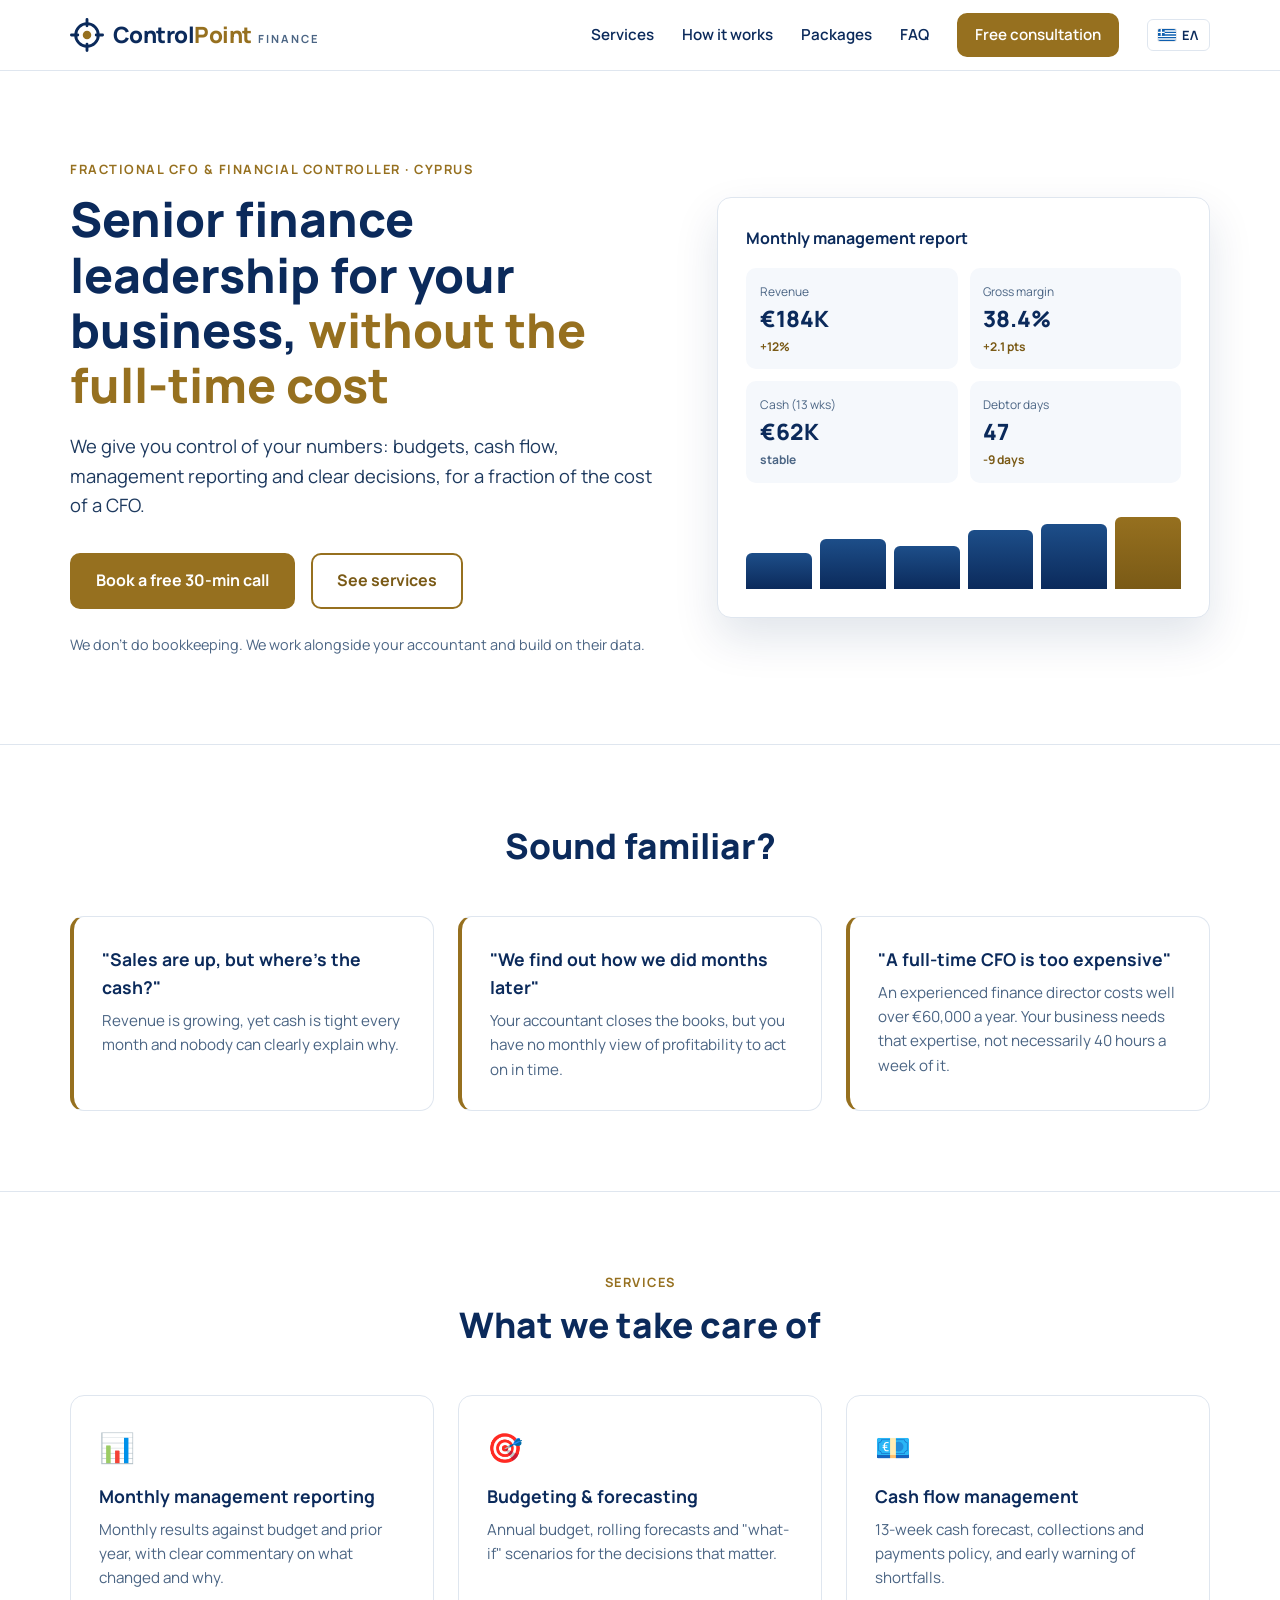
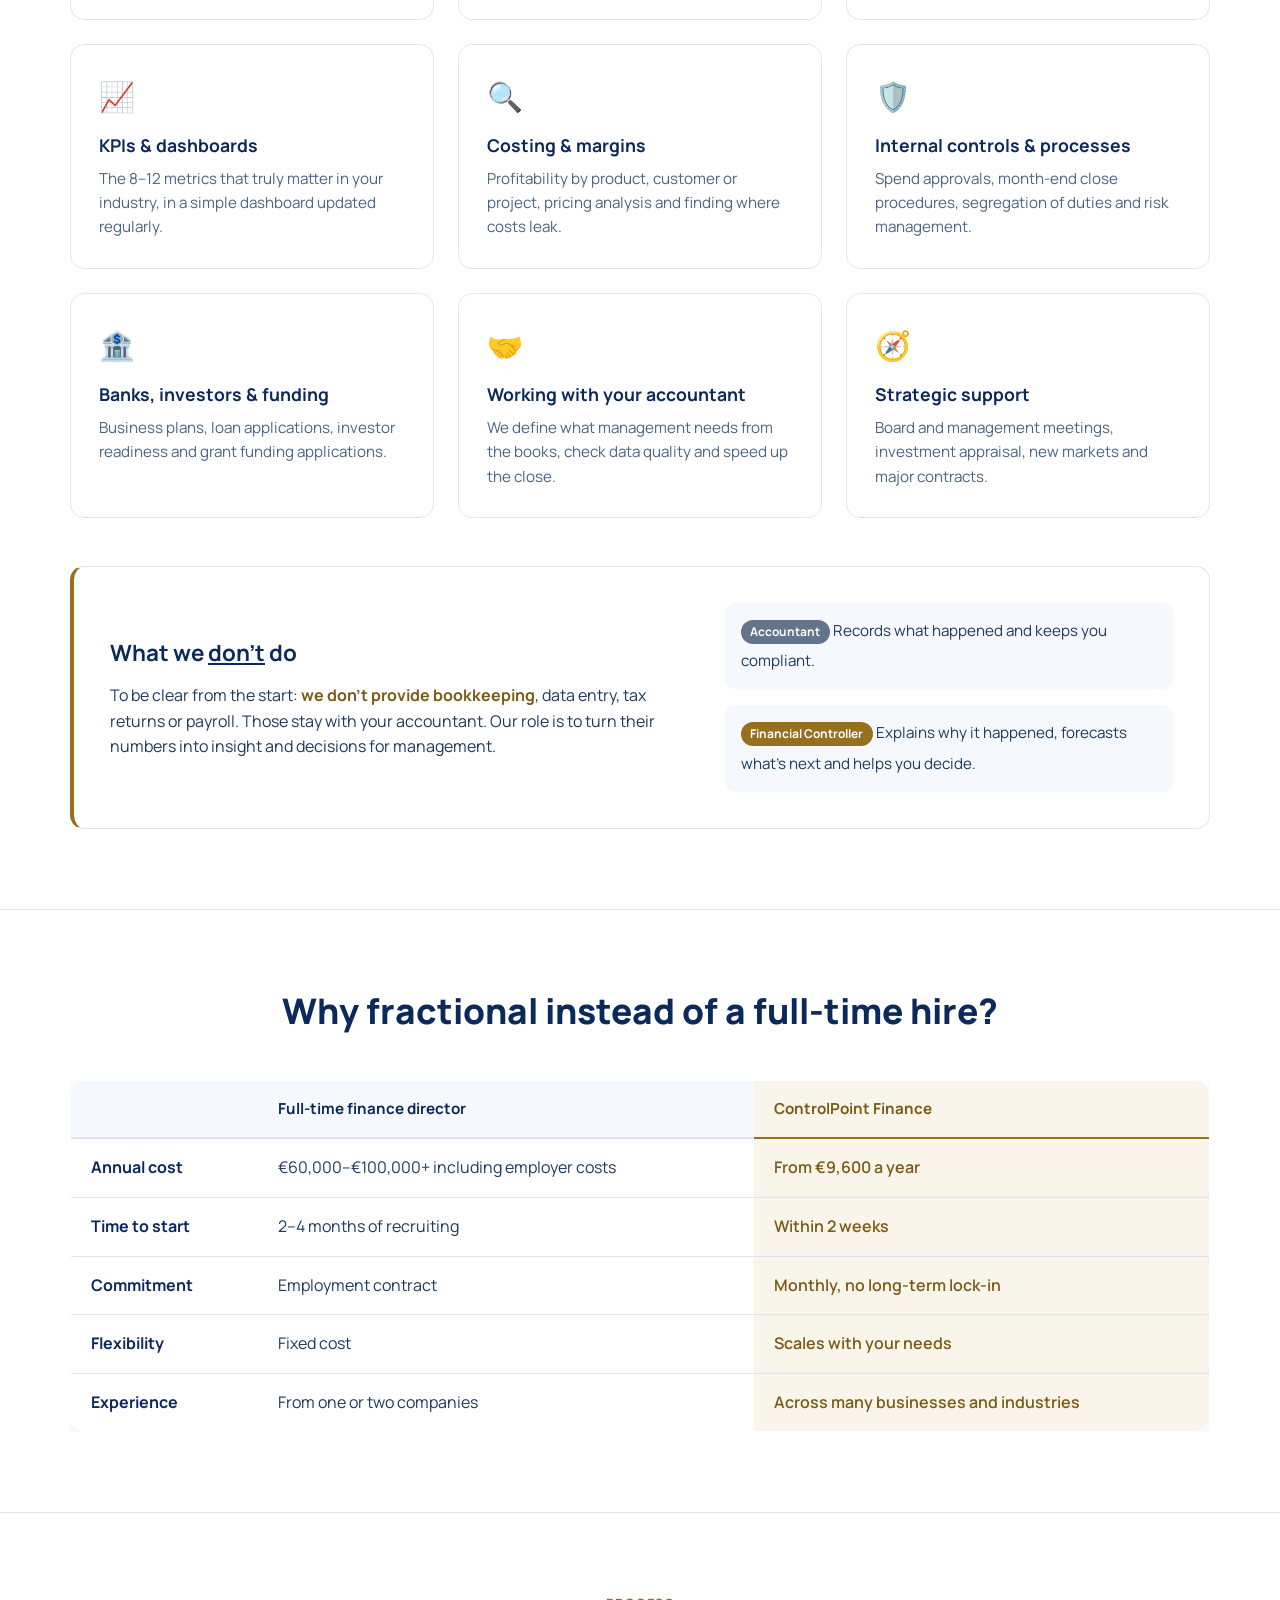
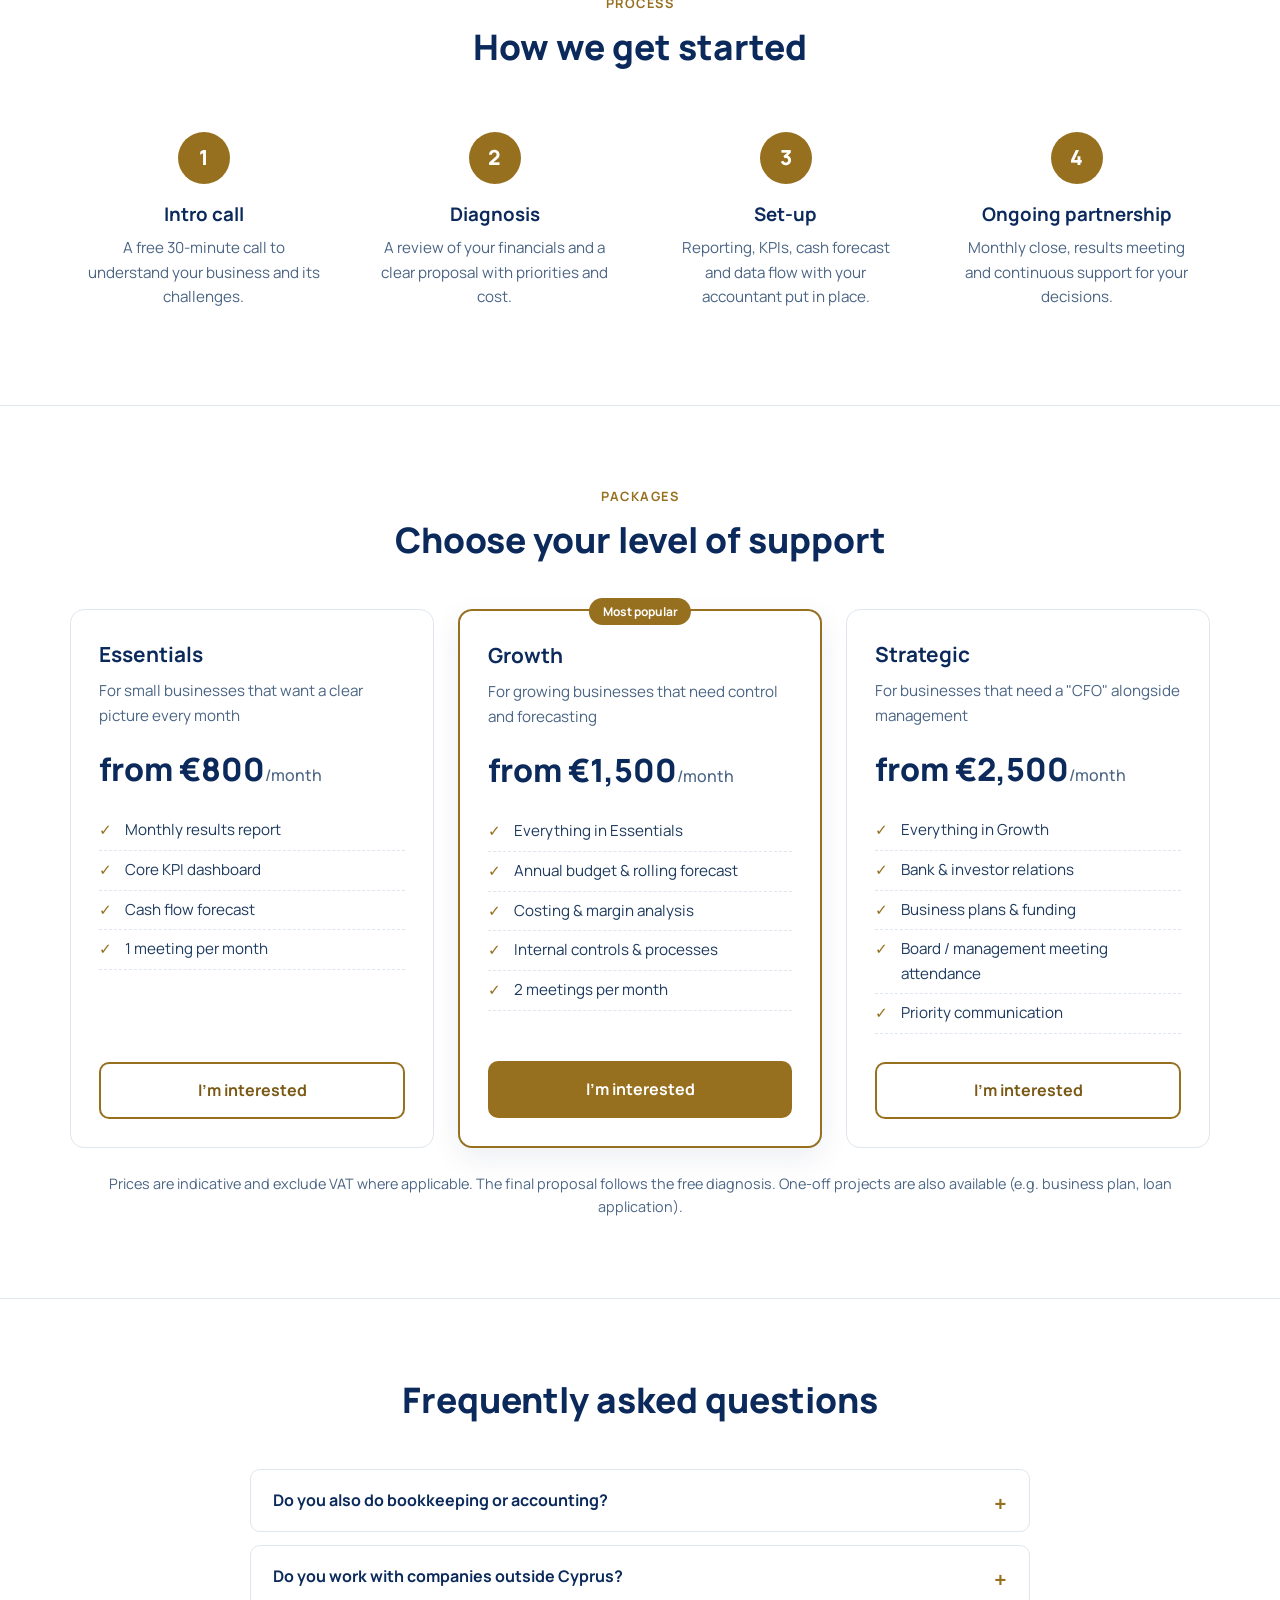
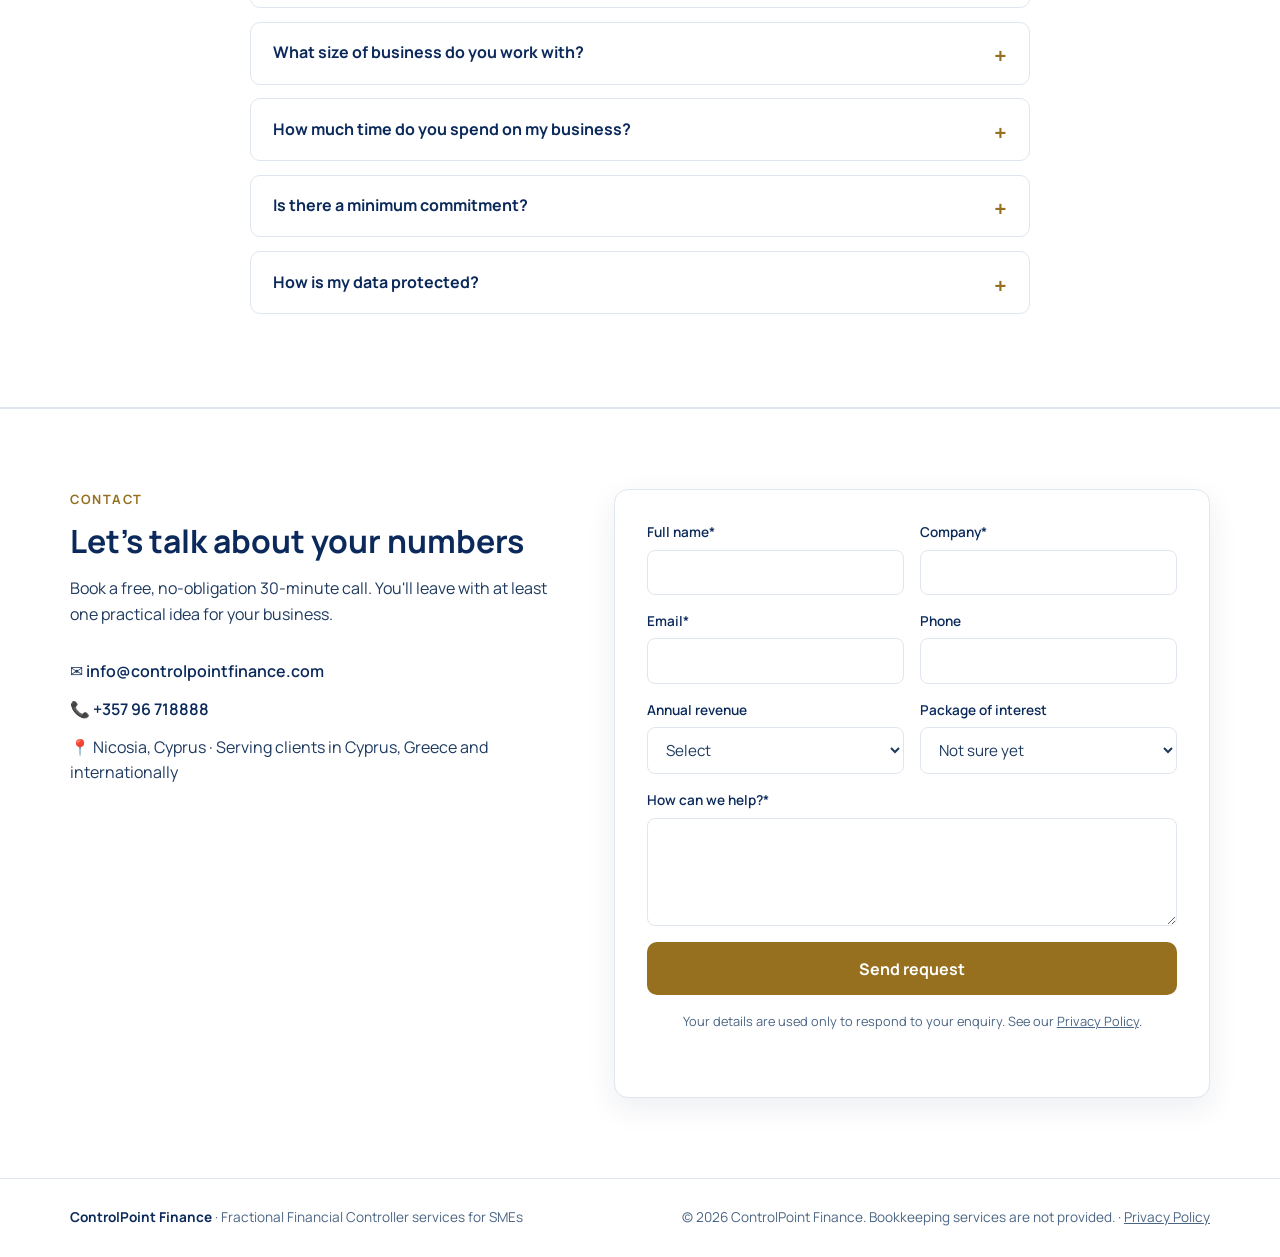
==== en/index.html @ cd568b8d "Add flags to language switch Co-authored-by: Cursor <cursoragent@cursor.com>" ====
<!DOCTYPE html>
<html lang="en">
<head>
  <meta charset="UTF-8" />
  <meta name="viewport" content="width=device-width, initial-scale=1.0" />
  <title>Fractional CFO &amp; Financial Controller in Cyprus | ControlPoint Finance</title>
  <meta name="description" content="Fractional and outsourced CFO and Financial Controller services for SMEs in Cyprus, Greece and Europe. Budgeting, cash flow forecasting, management reporting and KPIs, without a full-time hire." />
  <link rel="icon" type="image/svg+xml" href="../favicon.svg" />
  <link rel="stylesheet" href="../styles.css?v=3" />
  <link rel="alternate" hreflang="el" href="https://controlpointfinance.com/" />
  <link rel="alternate" hreflang="en" href="https://controlpointfinance.com/en/" />
  <link rel="alternate" hreflang="x-default" href="https://controlpointfinance.com/en/" />
  <link rel="canonical" href="https://controlpointfinance.com/en/" />
  <meta property="og:type" content="website" />
  <meta property="og:site_name" content="ControlPoint Finance" />
  <meta property="og:url" content="https://controlpointfinance.com/en/" />
  <meta property="og:title" content="Fractional CFO &amp; Financial Controller in Cyprus | ControlPoint Finance" />
  <meta property="og:description" content="Senior finance leadership for your business, without the full-time cost. Budgeting, cash flow forecasting, management reporting and KPIs." />
  <meta property="og:locale" content="en_GB" />
  <meta property="og:locale:alternate" content="el_GR" />
  <script type="application/ld+json">
  {
    "@context": "https://schema.org",
    "@type": "ProfessionalService",
    "name": "ControlPoint Finance",
    "url": "https://controlpointfinance.com/en/",
    "email": "info@controlpointfinance.com",
    "telephone": "+357 96 718888",
    "description": "Fractional Financial Controller services for SMEs. Bookkeeping services are not provided.",
    "address": { "@type": "PostalAddress", "addressLocality": "Nicosia", "addressCountry": "CY" },
    "areaServed": ["CY", "GR", "GB", "Europe"],
    "availableLanguage": ["en", "el"],
    "priceRange": "€€"
  }
  </script>
</head>
<body>
  <header class="site-header">
    <div class="container header-inner">
      <a href="#top" class="logo" aria-label="ControlPoint Finance">
        <svg class="logo-mark" viewBox="0 0 48 48" aria-hidden="true"><circle cx="24" cy="24" r="16" fill="none" stroke="currentColor" stroke-width="4"/><circle cx="24" cy="24" r="6" fill="#96701f"/><path d="M24 2v9M24 37v9M2 24h9M37 24h9" stroke="currentColor" stroke-width="4" stroke-linecap="round"/></svg>
        <span class="logo-text">Control<span>Point</span><small>Finance</small></span>
      </a>
      <button class="nav-toggle" aria-label="Menu" aria-expanded="false">
        <span></span><span></span><span></span>
      </button>
      <nav class="nav">
        <a href="#services">Services</a>
        <a href="#how">How it works</a>
        <a href="#pricing">Packages</a>
        <a href="#faq">FAQ</a>
        <a href="#contact" class="btn btn-small">Free consultation</a>
        <a href="../" class="lang-switch" hreflang="el" lang="el" title="Ελληνικά"><img src="../flags/gr.svg" alt="" width="15" height="10" />ΕΛ</a>
      </nav>
    </div>
  </header>

  <main id="top">
    <!-- HERO -->
    <section class="hero">
      <div class="container hero-grid">
        <div>
          <p class="eyebrow">Fractional CFO &amp; Financial Controller · Cyprus</p>
          <h1>Senior finance leadership for your business, <span class="accent">without the full-time cost</span></h1>
          <p class="lead">We give you control of your numbers: budgets, cash flow, management reporting and clear decisions, for a fraction of the cost of a CFO.</p>
          <div class="hero-actions">
            <a href="#contact" class="btn">Book a free 30-min call</a>
            <a href="#services" class="btn btn-ghost">See services</a>
          </div>
          <p class="note">We don't do bookkeeping. We work alongside your accountant and build on their data.</p>
        </div>
        <div class="hero-card">
          <h3>Monthly management report</h3>
          <div class="kpi-row">
            <div class="kpi"><span class="kpi-label">Revenue</span><span class="kpi-value">€184K</span><span class="kpi-trend up">+12%</span></div>
            <div class="kpi"><span class="kpi-label">Gross margin</span><span class="kpi-value">38.4%</span><span class="kpi-trend up">+2.1 pts</span></div>
          </div>
          <div class="kpi-row">
            <div class="kpi"><span class="kpi-label">Cash (13 wks)</span><span class="kpi-value">€62K</span><span class="kpi-trend">stable</span></div>
            <div class="kpi"><span class="kpi-label">Debtor days</span><span class="kpi-value">47</span><span class="kpi-trend down">-9 days</span></div>
          </div>
          <div class="bars" aria-hidden="true">
            <span style="height:40%"></span><span style="height:55%"></span><span style="height:48%"></span>
            <span style="height:65%"></span><span style="height:72%"></span><span style="height:80%"></span>
          </div>
        </div>
      </div>
    </section>

    <!-- PROBLEM -->
    <section class="section">
      <div class="container">
        <h2 class="section-title">Sound familiar?</h2>
        <div class="grid grid-3">
          <div class="card problem">
            <h3>"Sales are up, but where's the cash?"</h3>
            <p>Revenue is growing, yet cash is tight every month and nobody can clearly explain why.</p>
          </div>
          <div class="card problem">
            <h3>"We find out how we did months later"</h3>
            <p>Your accountant closes the books, but you have no monthly view of profitability to act on in time.</p>
          </div>
          <div class="card problem">
            <h3>"A full-time CFO is too expensive"</h3>
            <p>An experienced finance director costs well over €60,000 a year. Your business needs that expertise, not necessarily 40 hours a week of it.</p>
          </div>
        </div>
      </div>
    </section>

    <!-- SERVICES -->
    <section class="section section-alt" id="services">
      <div class="container">
        <p class="eyebrow center">Services</p>
        <h2 class="section-title">What we take care of</h2>
        <div class="grid grid-3">
          <div class="card service">
            <div class="icon">📊</div>
            <h3>Monthly management reporting</h3>
            <p>Monthly results against budget and prior year, with clear commentary on what changed and why.</p>
          </div>
          <div class="card service">
            <div class="icon">🎯</div>
            <h3>Budgeting &amp; forecasting</h3>
            <p>Annual budget, rolling forecasts and "what-if" scenarios for the decisions that matter.</p>
          </div>
          <div class="card service">
            <div class="icon">💶</div>
            <h3>Cash flow management</h3>
            <p>13-week cash forecast, collections and payments policy, and early warning of shortfalls.</p>
          </div>
          <div class="card service">
            <div class="icon">📈</div>
            <h3>KPIs &amp; dashboards</h3>
            <p>The 8–12 metrics that truly matter in your industry, in a simple dashboard updated regularly.</p>
          </div>
          <div class="card service">
            <div class="icon">🔍</div>
            <h3>Costing &amp; margins</h3>
            <p>Profitability by product, customer or project, pricing analysis and finding where costs leak.</p>
          </div>
          <div class="card service">
            <div class="icon">🛡️</div>
            <h3>Internal controls &amp; processes</h3>
            <p>Spend approvals, month-end close procedures, segregation of duties and risk management.</p>
          </div>
          <div class="card service">
            <div class="icon">🏦</div>
            <h3>Banks, investors &amp; funding</h3>
            <p>Business plans, loan applications, investor readiness and grant funding applications.</p>
          </div>
          <div class="card service">
            <div class="icon">🤝</div>
            <h3>Working with your accountant</h3>
            <p>We define what management needs from the books, check data quality and speed up the close.</p>
          </div>
          <div class="card service">
            <div class="icon">🧭</div>
            <h3>Strategic support</h3>
            <p>Board and management meetings, investment appraisal, new markets and major contracts.</p>
          </div>
        </div>

        <div class="not-doing">
          <div>
            <h3>What we <u>don't</u> do</h3>
            <p>To be clear from the start: <strong>we don't provide bookkeeping</strong>, data entry, tax returns or payroll. Those stay with your accountant. Our role is to turn their numbers into insight and decisions for management.</p>
          </div>
          <ul class="compare-list">
            <li><span class="tag tag-no">Accountant</span> Records what happened and keeps you compliant.</li>
            <li><span class="tag tag-yes">Financial Controller</span> Explains why it happened, forecasts what's next and helps you decide.</li>
          </ul>
        </div>
      </div>
    </section>

    <!-- COMPARISON -->
    <section class="section">
      <div class="container">
        <h2 class="section-title">Why fractional instead of a full-time hire?</h2>
        <div class="table-wrap">
          <table class="compare">
            <thead>
              <tr><th></th><th>Full-time finance director</th><th class="highlight">ControlPoint Finance</th></tr>
            </thead>
            <tbody>
              <tr><td>Annual cost</td><td>€60,000–€100,000+ including employer costs</td><td class="highlight">From €9,600 a year</td></tr>
              <tr><td>Time to start</td><td>2–4 months of recruiting</td><td class="highlight">Within 2 weeks</td></tr>
              <tr><td>Commitment</td><td>Employment contract</td><td class="highlight">Monthly, no long-term lock-in</td></tr>
              <tr><td>Flexibility</td><td>Fixed cost</td><td class="highlight">Scales with your needs</td></tr>
              <tr><td>Experience</td><td>From one or two companies</td><td class="highlight">Across many businesses and industries</td></tr>
            </tbody>
          </table>
        </div>
      </div>
    </section>

    <!-- HOW -->
    <section class="section section-alt" id="how">
      <div class="container">
        <p class="eyebrow center">Process</p>
        <h2 class="section-title">How we get started</h2>
        <div class="grid grid-4 steps">
          <div class="step"><span class="step-num">1</span><h3>Intro call</h3><p>A free 30-minute call to understand your business and its challenges.</p></div>
          <div class="step"><span class="step-num">2</span><h3>Diagnosis</h3><p>A review of your financials and a clear proposal with priorities and cost.</p></div>
          <div class="step"><span class="step-num">3</span><h3>Set-up</h3><p>Reporting, KPIs, cash forecast and data flow with your accountant put in place.</p></div>
          <div class="step"><span class="step-num">4</span><h3>Ongoing partnership</h3><p>Monthly close, results meeting and continuous support for your decisions.</p></div>
        </div>
      </div>
    </section>

    <!-- PRICING -->
    <section class="section" id="pricing">
      <div class="container">
        <p class="eyebrow center">Packages</p>
        <h2 class="section-title">Choose your level of support</h2>
        <div class="grid grid-3 pricing">
          <div class="card plan">
            <h3>Essentials</h3>
            <p class="plan-for">For small businesses that want a clear picture every month</p>
            <p class="price">from €800<span>/month</span></p>
            <ul>
              <li>Monthly results report</li>
              <li>Core KPI dashboard</li>
              <li>Cash flow forecast</li>
              <li>1 meeting per month</li>
            </ul>
            <a href="#contact" class="btn btn-ghost btn-block" data-plan="Essentials">I'm interested</a>
          </div>
          <div class="card plan featured">
            <span class="badge">Most popular</span>
            <h3>Growth</h3>
            <p class="plan-for">For growing businesses that need control and forecasting</p>
            <p class="price">from €1,500<span>/month</span></p>
            <ul>
              <li>Everything in Essentials</li>
              <li>Annual budget &amp; rolling forecast</li>
              <li>Costing &amp; margin analysis</li>
              <li>Internal controls &amp; processes</li>
              <li>2 meetings per month</li>
            </ul>
            <a href="#contact" class="btn btn-block" data-plan="Growth">I'm interested</a>
          </div>
          <div class="card plan">
            <h3>Strategic</h3>
            <p class="plan-for">For businesses that need a "CFO" alongside management</p>
            <p class="price">from €2,500<span>/month</span></p>
            <ul>
              <li>Everything in Growth</li>
              <li>Bank &amp; investor relations</li>
              <li>Business plans &amp; funding</li>
              <li>Board / management meeting attendance</li>
              <li>Priority communication</li>
            </ul>
            <a href="#contact" class="btn btn-ghost btn-block" data-plan="Strategic">I'm interested</a>
          </div>
        </div>
        <p class="note center">Prices are indicative and exclude VAT where applicable. The final proposal follows the free diagnosis. One-off projects are also available (e.g. business plan, loan application).</p>
      </div>
    </section>

    <!-- FAQ -->
    <section class="section section-alt" id="faq">
      <div class="container narrow">
        <h2 class="section-title">Frequently asked questions</h2>
        <details>
          <summary>Do you also do bookkeeping or accounting?</summary>
          <p>No. We don't do bookkeeping, tax returns or payroll. We work with your existing accountant and use their data to give you management information.</p>
        </details>
        <details>
          <summary>Do you work with companies outside Cyprus?</summary>
          <p>Yes. We're based in Nicosia and work with companies in Cyprus, Greece, the UK and across Europe, in English or Greek. Work is done remotely, with regular video calls and on-site visits when needed.</p>
        </details>
        <details>
          <summary>What size of business do you work with?</summary>
          <p>Mainly businesses with annual revenue between €500,000 and €15 million that have outgrown "watching the bank balance" but don't yet justify a full-time finance director.</p>
        </details>
        <details>
          <summary>How much time do you spend on my business?</summary>
          <p>It depends on the package, typically 1 to 4 days a month. We don't bill by the hour. The fee is a fixed monthly amount so you know the cost in advance.</p>
        </details>
        <details>
          <summary>Is there a minimum commitment?</summary>
          <p>We recommend an initial 3-month period to set up reporting properly. After that, the engagement continues month to month with 30 days' notice.</p>
        </details>
        <details>
          <summary>How is my data protected?</summary>
          <p>We sign a non-disclosure agreement (NDA) from day one, and all data is handled in line with GDPR.</p>
        </details>
      </div>
    </section>

    <!-- CONTACT -->
    <section class="section contact" id="contact">
      <div class="container contact-grid">
        <div>
          <p class="eyebrow">Contact</p>
          <h2>Let's talk about your numbers</h2>
          <p>Book a free, no-obligation 30-minute call. You'll leave with at least one practical idea for your business.</p>
          <ul class="contact-info">
            <li>✉️ <a href="mailto:info@controlpointfinance.com">info@controlpointfinance.com</a></li>
            <li>📞 <a href="tel:+35796718888">+357 96 718888</a></li>
            <li>📍 Nicosia, Cyprus · Serving clients in Cyprus, Greece and internationally</li>
          </ul>
        </div>
        <form class="contact-form" id="contactForm" novalidate>
          <div class="field-row">
            <label>Full name*<input type="text" name="name" required /></label>
            <label>Company*<input type="text" name="company" required /></label>
          </div>
          <div class="field-row">
            <label>Email*<input type="email" name="email" required /></label>
            <label>Phone<input type="tel" name="phone" /></label>
          </div>
          <div class="field-row">
            <label>Annual revenue
              <select name="revenue">
                <option value="">Select</option>
                <option>Up to €500K</option>
                <option>€500K – €2M</option>
                <option>€2M – €5M</option>
                <option>€5M – €15M</option>
                <option>Over €15M</option>
              </select>
            </label>
            <label>Package of interest
              <select name="plan" id="planSelect">
                <option value="">Not sure yet</option>
                <option>Essentials</option>
                <option>Growth</option>
                <option>Strategic</option>
                <option>One-off project</option>
              </select>
            </label>
          </div>
          <label>How can we help?*<textarea name="message" rows="4" required></textarea></label>
          <button type="submit" class="btn btn-block">Send request</button>
          <p class="form-privacy">Your details are used only to respond to your enquiry. See our <a href="privacy.html">Privacy Policy</a>.</p>
          <p class="form-status" id="formStatus" role="status"></p>
        </form>
      </div>
    </section>
  </main>

  <footer class="site-footer">
    <div class="container footer-inner">
      <p><strong>ControlPoint Finance</strong> · Fractional Financial Controller services for SMEs</p>
      <p>© <span id="year"></span> ControlPoint Finance. Bookkeeping services are not provided. · <a href="privacy.html">Privacy Policy</a></p>
    </div>
  </footer>

  <script src="../script.js"></script>
  <script type="module" src="https://static.cloudflareinsights.com/beacon.min.js" data-cf-beacon='{"token": "639869abf9d54f88b8140ca64af5be7c"}'></script>
</body>
</html>
---- styles.css ----
@font-face {
  font-family: "Manrope";
  font-style: normal;
  font-weight: 400 800;
  font-display: swap;
  src: url(fonts/manrope-greek.woff2) format("woff2");
  unicode-range: U+0370-0377, U+037A-037F, U+0384-038A, U+038C, U+038E-03A1, U+03A3-03FF;
}
@font-face {
  font-family: "Manrope";
  font-style: normal;
  font-weight: 400 800;
  font-display: swap;
  src: url(fonts/manrope-latin-ext.woff2) format("woff2");
  unicode-range: U+0100-02BA, U+02BD-02C5, U+02C7-02CC, U+02CE-02D7, U+02DD-02FF, U+0304, U+0308, U+0329, U+1D00-1DBF, U+1E00-1E9F, U+1EF2-1EFF, U+2020, U+20A0-20AB, U+20AD-20C4, U+2113, U+2C60-2C7F, U+A720-A7FF;
}
@font-face {
  font-family: "Manrope";
  font-style: normal;
  font-weight: 400 800;
  font-display: swap;
  src: url(fonts/manrope-latin.woff2) format("woff2");
  unicode-range: U+0000-00FF, U+0131, U+0152-0153, U+02BB-02BC, U+02C6, U+02DA, U+02DC, U+0304, U+0308, U+0329, U+2000-206F, U+20AC, U+2122, U+2191, U+2193, U+2212, U+2215, U+FEFF, U+FFFD;
}

:root {
  --navy: #0b2a5b;
  --navy-2: #1d4e89;
  --accent: #96701f;
  --accent-dark: #7a5a16;
  --accent-tint: #faf5ea;
  --text: #1e3a5f;
  --muted: #4b6584;
  --bg-alt: #f5f8fc;
  --border: #dfe6ef;
  --radius: 14px;
  --shadow: 0 10px 30px rgba(11, 42, 91, 0.08);
}

* { box-sizing: border-box; margin: 0; padding: 0; }

html { scroll-behavior: smooth; scroll-padding-top: 80px; }

body {
  font-family: "Manrope", system-ui, -apple-system, "Segoe UI", sans-serif;
  color: var(--text);
  line-height: 1.6;
  background: #fff;
}

a { color: inherit; text-decoration: none; }

.container { width: min(1140px, 92%); margin: 0 auto; }
.narrow { width: min(780px, 92%); }
.center { text-align: center; }

/* Buttons */
.btn {
  display: inline-block;
  background: var(--accent);
  color: #fff;
  font-weight: 700;
  padding: 0.85rem 1.5rem;
  border-radius: 10px;
  border: 2px solid var(--accent);
  cursor: pointer;
  font-family: inherit;
  font-size: 1rem;
  transition: background 0.2s, transform 0.2s;
}
.btn:hover { background: var(--accent-dark); border-color: var(--accent-dark); transform: translateY(-1px); }
.btn-ghost { background: transparent; color: var(--accent-dark); }
.btn-ghost:hover { background: var(--accent); color: #fff; }
.btn-small { padding: 0.5rem 1rem; font-size: 0.9rem; }
.btn-block { display: block; width: 100%; text-align: center; }

/* Header */
.site-header {
  position: sticky; top: 0; z-index: 50;
  background: rgba(255, 255, 255, 0.95);
  backdrop-filter: blur(8px);
  border-bottom: 1px solid var(--border);
}
.header-inner { display: flex; align-items: center; justify-content: space-between; height: 70px; }
.logo {
  display: inline-flex; align-items: center; gap: 0.55rem;
  font-size: 1.4rem; font-weight: 800; color: var(--navy); letter-spacing: -0.5px;
}
.logo-mark { width: 34px; height: 34px; flex-shrink: 0; }
.logo-text span { color: var(--accent); }
.logo small {
  margin-left: 0.4rem; font-size: 0.7rem; font-weight: 700;
  letter-spacing: 2px; text-transform: uppercase; color: var(--muted);
}
.nav { display: flex; align-items: center; gap: 1.75rem; }
.nav a { font-weight: 600; font-size: 0.95rem; color: var(--navy); }
.nav a:not(.btn):hover { color: var(--accent-dark); }
.nav .btn { color: #fff; }
.nav .lang-switch {
  font-size: 0.8rem; font-weight: 700; letter-spacing: 1px;
  padding: 0.3rem 0.6rem; border: 1px solid var(--border); border-radius: 6px;
  display: inline-flex; align-items: center; gap: 0.4rem;
}
.nav .lang-switch img { height: 12px; width: auto; border-radius: 2px; box-shadow: 0 0 0 1px rgba(0, 0, 0, 0.08); }
.nav .lang-switch:hover { border-color: var(--accent); }

.nav-toggle { display: none; background: none; border: none; cursor: pointer; padding: 6px; }
.nav-toggle span { display: block; width: 24px; height: 2px; background: var(--navy); margin: 5px 0; transition: 0.3s; }

/* Hero */
.hero {
  background: #fff;
  color: var(--navy);
  padding: 5.5rem 0;
  border-bottom: 1px solid var(--border);
}
.hero-grid { display: grid; grid-template-columns: 1.2fr 1fr; gap: 3.5rem; align-items: center; }
.eyebrow {
  text-transform: uppercase; letter-spacing: 1.5px;
  font-size: 0.8rem; font-weight: 700; color: var(--accent);
  margin-bottom: 0.75rem;
}
.hero h1 { font-size: clamp(2rem, 4vw, 3rem); line-height: 1.15; font-weight: 800; margin-bottom: 1.25rem; }
.accent { color: var(--accent); }
.lead { font-size: 1.15rem; color: var(--text); margin-bottom: 2rem; }
.hero-actions { display: flex; flex-wrap: wrap; gap: 1rem; margin-bottom: 1.5rem; }
.note { font-size: 0.9rem; color: var(--muted); }

.hero-card {
  background: #fff; color: var(--text);
  border: 1px solid var(--border);
  border-radius: var(--radius); padding: 1.75rem;
  box-shadow: 0 20px 45px rgba(11, 42, 91, 0.12);
}
.hero-card h3 { font-size: 1rem; color: var(--navy); margin-bottom: 1rem; }
.kpi-row { display: grid; grid-template-columns: 1fr 1fr; gap: 0.75rem; margin-bottom: 0.75rem; }
.kpi { background: var(--bg-alt); border-radius: 10px; padding: 0.85rem; display: flex; flex-direction: column; }
.kpi-label { font-size: 0.75rem; color: var(--muted); }
.kpi-value { font-size: 1.4rem; font-weight: 800; color: var(--navy); }
.kpi-trend { font-size: 0.75rem; font-weight: 700; color: var(--muted); }
.kpi-trend.up, .kpi-trend.down { color: var(--accent-dark); }
.bars { display: flex; align-items: flex-end; gap: 8px; height: 90px; margin-top: 1rem; }
.bars span { flex: 1; background: linear-gradient(to top, var(--navy), var(--navy-2)); border-radius: 6px 6px 0 0; }
.bars span:last-child { background: linear-gradient(to top, var(--accent-dark), var(--accent)); }

/* Sections */
.section { padding: 5rem 0; }
.section-alt { background: #fff; border-top: 1px solid var(--border); border-bottom: 1px solid var(--border); }
.section-title {
  font-size: clamp(1.6rem, 3vw, 2.2rem); font-weight: 800; color: var(--navy);
  text-align: center; margin-bottom: 3rem; line-height: 1.2;
}

.grid { display: grid; gap: 1.5rem; }
.grid-3 { grid-template-columns: repeat(3, 1fr); }
.grid-4 { grid-template-columns: repeat(4, 1fr); }

.card {
  background: #fff; border: 1px solid var(--border);
  border-radius: var(--radius); padding: 1.75rem;
  transition: box-shadow 0.2s, transform 0.2s;
}
.card:hover { box-shadow: var(--shadow); transform: translateY(-3px); }
.card h3 { color: var(--navy); font-size: 1.1rem; margin-bottom: 0.5rem; }
.card p { color: var(--muted); font-size: 0.95rem; }
.problem { border-left: 4px solid var(--accent); }
.icon { font-size: 1.8rem; margin-bottom: 0.75rem; }

/* Not doing */
.not-doing {
  margin-top: 3rem;
  display: grid; grid-template-columns: 1.3fr 1fr; gap: 2rem; align-items: center;
  background: #fff; color: var(--text);
  border: 1px solid var(--border); border-left: 4px solid var(--accent);
  border-radius: var(--radius); padding: 2.25rem;
}
.not-doing h3 { color: var(--navy); font-size: 1.4rem; margin-bottom: 0.75rem; }
.not-doing strong { color: var(--accent-dark); }
.compare-list { list-style: none; display: grid; gap: 1rem; }
.compare-list li { background: var(--bg-alt); padding: 1rem; border-radius: 10px; font-size: 0.95rem; }
.tag { display: inline-block; font-size: 0.75rem; font-weight: 700; padding: 0.15rem 0.6rem; border-radius: 99px; margin-bottom: 0.35rem; }
.tag-no { background: #64748b; color: #fff; }
.tag-yes { background: var(--accent); color: #fff; }

/* Comparison table */
.table-wrap { overflow-x: auto; }
.compare { width: 100%; border-collapse: collapse; background: #fff; border-radius: var(--radius); overflow: hidden; box-shadow: var(--shadow); }
.compare th, .compare td { padding: 1rem 1.25rem; text-align: left; border-bottom: 1px solid var(--border); }
.compare { border: 1px solid var(--border); }
.compare thead th { background: var(--bg-alt); color: var(--navy); font-size: 0.95rem; border-bottom: 2px solid var(--border); }
.compare thead th.highlight { background: var(--accent-tint); color: var(--accent-dark); border-bottom-color: var(--accent); }
.compare td:first-child { font-weight: 700; color: var(--navy); }
.compare td.highlight { background: var(--accent-tint); font-weight: 600; color: var(--accent-dark); }

/* Steps */
.step { text-align: center; padding: 1rem; }
.step-num {
  display: inline-flex; align-items: center; justify-content: center;
  width: 52px; height: 52px; border-radius: 50%;
  background: var(--accent); color: #fff; font-weight: 800; font-size: 1.3rem;
  margin-bottom: 1rem;
}
.step h3 { color: var(--navy); margin-bottom: 0.4rem; }
.step p { color: var(--muted); font-size: 0.95rem; }

/* Pricing */
.pricing { align-items: stretch; margin-bottom: 1.5rem; }
.plan { position: relative; display: flex; flex-direction: column; }
.plan h3 { font-size: 1.3rem; }
.plan-for { min-height: 3em; }
.plan .price { font-size: 2rem; font-weight: 800; color: var(--navy); margin: 1rem 0; }
.price span { font-size: 1rem; font-weight: 500; color: var(--muted); }
.plan ul { list-style: none; margin-bottom: 1.75rem; flex: 1; }
.plan li { padding: 0.45rem 0 0.45rem 1.6rem; position: relative; font-size: 0.95rem; border-bottom: 1px dashed var(--border); }
.plan li::before { content: "✓"; position: absolute; left: 0; color: var(--accent); font-weight: 800; }
.featured { border: 2px solid var(--accent); box-shadow: var(--shadow); }
.badge {
  position: absolute; top: -13px; left: 50%; transform: translateX(-50%);
  background: var(--accent); color: #fff; font-size: 0.75rem; font-weight: 700;
  padding: 0.25rem 0.85rem; border-radius: 99px; white-space: nowrap;
}

/* FAQ */
details {
  background: #fff; border: 1px solid var(--border); border-radius: 10px;
  padding: 1.1rem 1.4rem; margin-bottom: 0.85rem;
}
summary { cursor: pointer; font-weight: 700; color: var(--navy); list-style: none; position: relative; padding-right: 2rem; }
summary::-webkit-details-marker { display: none; }
summary::after { content: "+"; position: absolute; right: 0; top: -2px; font-size: 1.4rem; color: var(--accent); }
details[open] summary::after { content: "−"; }
details p { margin-top: 0.75rem; color: var(--muted); }

/* Contact */
.contact { background: #fff; color: var(--text); border-top: 1px solid var(--border); }
.contact-grid { display: grid; grid-template-columns: 1fr 1.2fr; gap: 3rem; align-items: start; }
.contact h2 { color: var(--navy); font-size: 2rem; line-height: 1.2; margin-bottom: 1rem; }
.contact-info { list-style: none; margin-top: 2rem; display: grid; gap: 0.75rem; }
.contact-info a { color: var(--navy); font-weight: 600; }
.contact-info a:hover { color: var(--accent-dark); }

.contact-form {
  background: #fff; border: 1px solid var(--border); box-shadow: var(--shadow);
  border-radius: var(--radius); padding: 2rem; color: var(--text); display: grid; gap: 1rem;
}
.field-row { display: grid; grid-template-columns: 1fr 1fr; gap: 1rem; }
.contact-form label { display: flex; flex-direction: column; font-size: 0.85rem; font-weight: 600; color: var(--navy); gap: 0.35rem; }
.contact-form input, .contact-form select, .contact-form textarea {
  font-family: inherit; font-size: 0.95rem;
  padding: 0.7rem 0.85rem; border: 1px solid var(--border); border-radius: 8px;
  background: #fff; color: var(--text);
}
.contact-form input:focus, .contact-form select:focus, .contact-form textarea:focus {
  outline: none; border-color: var(--accent); box-shadow: 0 0 0 3px rgba(150, 112, 31, 0.18);
}
.contact-form .invalid { border-color: #ef4444; }
.form-status { font-size: 0.9rem; min-height: 1.2em; }
.form-status.error { color: #dc2626; }
.form-status.success { color: var(--accent-dark); }

/* Legal pages */
.legal h1 { font-size: 2rem; color: var(--navy); margin-bottom: 0.25rem; }
.legal h2 { font-size: 1.25rem; color: var(--navy); margin: 2rem 0 0.6rem; }
.legal h3 { font-size: 1rem; color: var(--navy); margin: 1.1rem 0 0.35rem; }
.legal p, .legal li { color: var(--text); margin-bottom: 0.75rem; }
.legal ul { padding-left: 1.25rem; }
.legal a { color: var(--accent-dark); text-decoration: underline; }
.form-privacy { font-size: 0.8rem; color: var(--muted); text-align: center; }
.form-privacy a { text-decoration: underline; }
.site-footer a { text-decoration: underline; }

/* Footer */
.site-footer { background: #fff; color: var(--muted); border-top: 1px solid var(--border); padding: 1.75rem 0; font-size: 0.85rem; }
.site-footer strong { color: var(--navy); }
.footer-inner { display: flex; justify-content: space-between; flex-wrap: wrap; gap: 0.5rem; }

/* Responsive */
@media (max-width: 960px) {
  .hero-grid, .contact-grid, .not-doing { grid-template-columns: 1fr; }
  .grid-3 { grid-template-columns: repeat(2, 1fr); }
  .grid-4 { grid-template-columns: repeat(2, 1fr); }
  .featured { order: -1; }
}

@media (max-width: 760px) {
  .nav-toggle { display: block; }
  .nav {
    position: absolute; top: 70px; left: 0; right: 0;
    flex-direction: column; gap: 0; background: #fff;
    border-bottom: 1px solid var(--border);
    max-height: 0; overflow: hidden; transition: max-height 0.3s;
  }
  .nav.open { max-height: 400px; }
  .nav.nav-static {
    position: static; flex-direction: row; gap: 1rem;
    max-height: none; overflow: visible; border: 0; background: none;
  }
  .nav.nav-static a { width: auto; padding: 0; }
  .nav a { padding: 1rem; width: 100%; text-align: center; }
  .nav .btn { width: auto; margin: 0.5rem 0 1rem; }
  .grid-3, .grid-4, .field-row { grid-template-columns: 1fr; }
  .hero { padding: 3.5rem 0; }
  .section { padding: 3.5rem 0; }
}
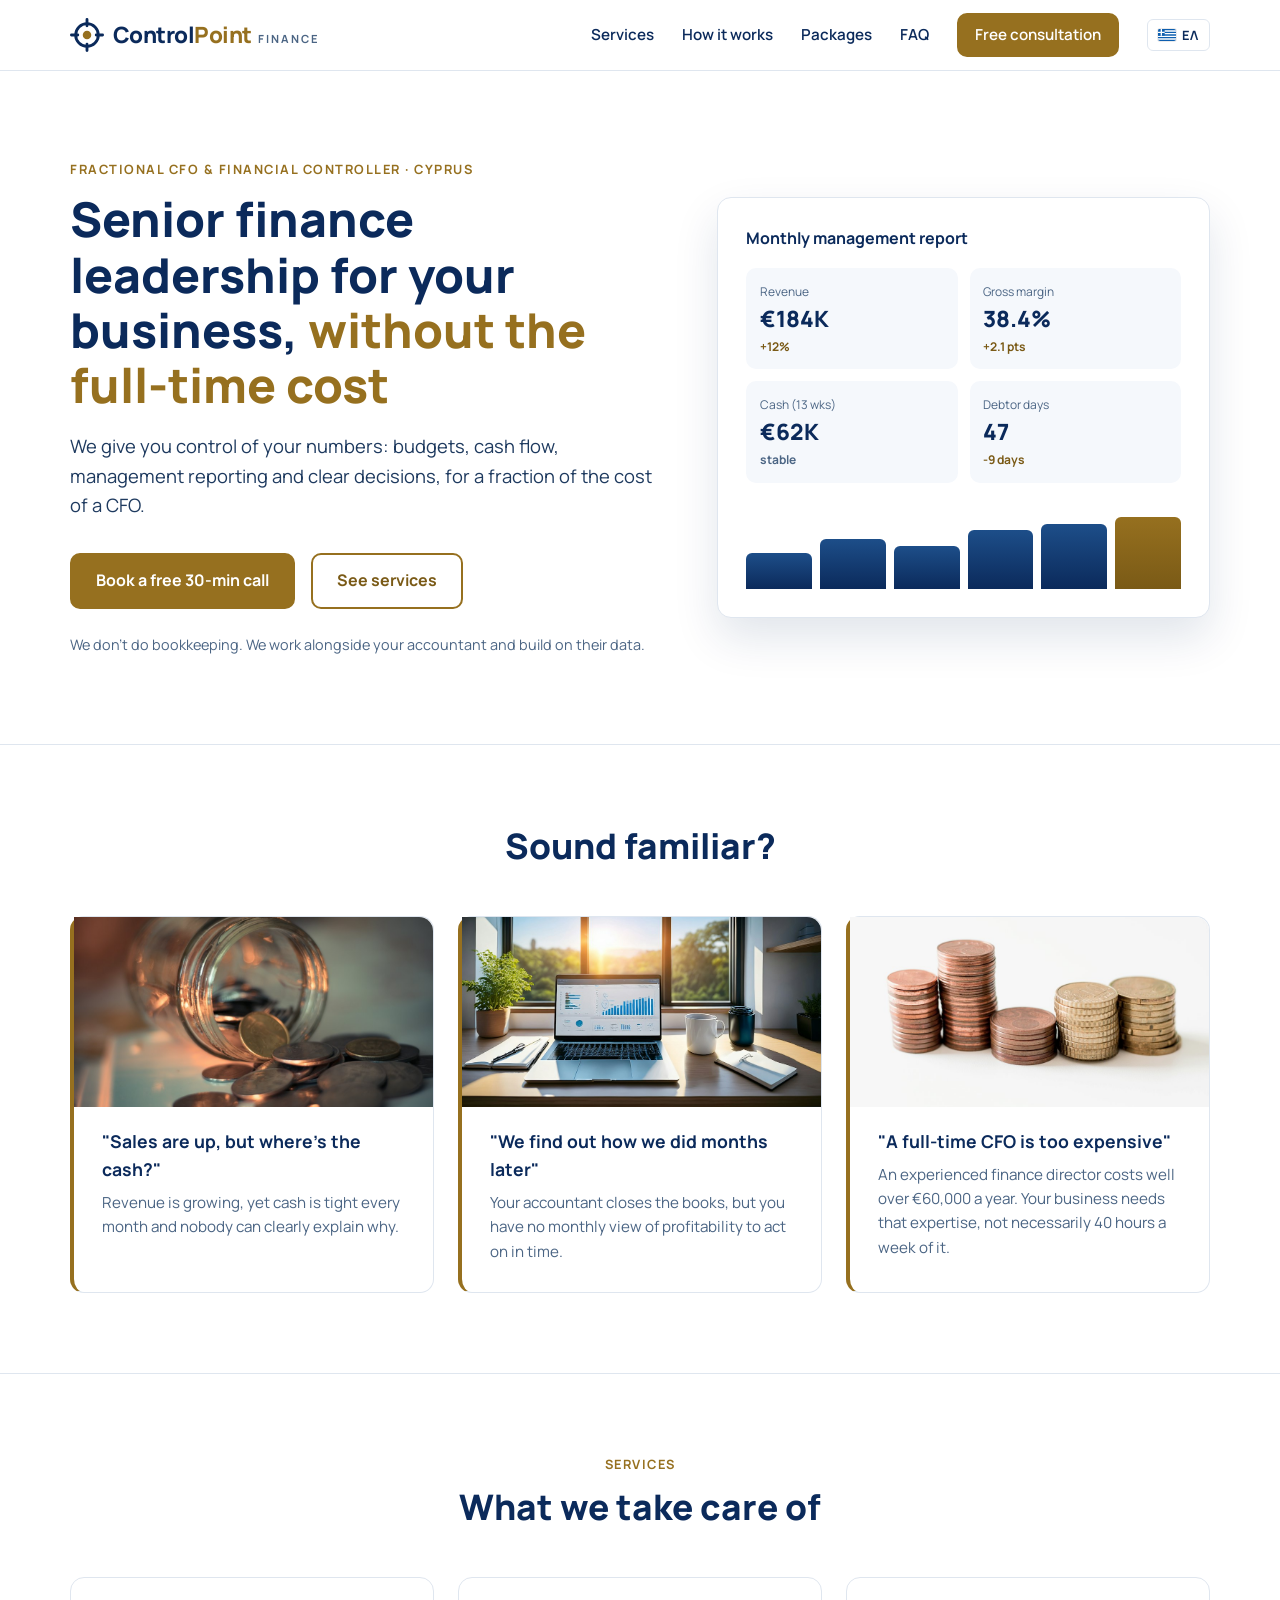
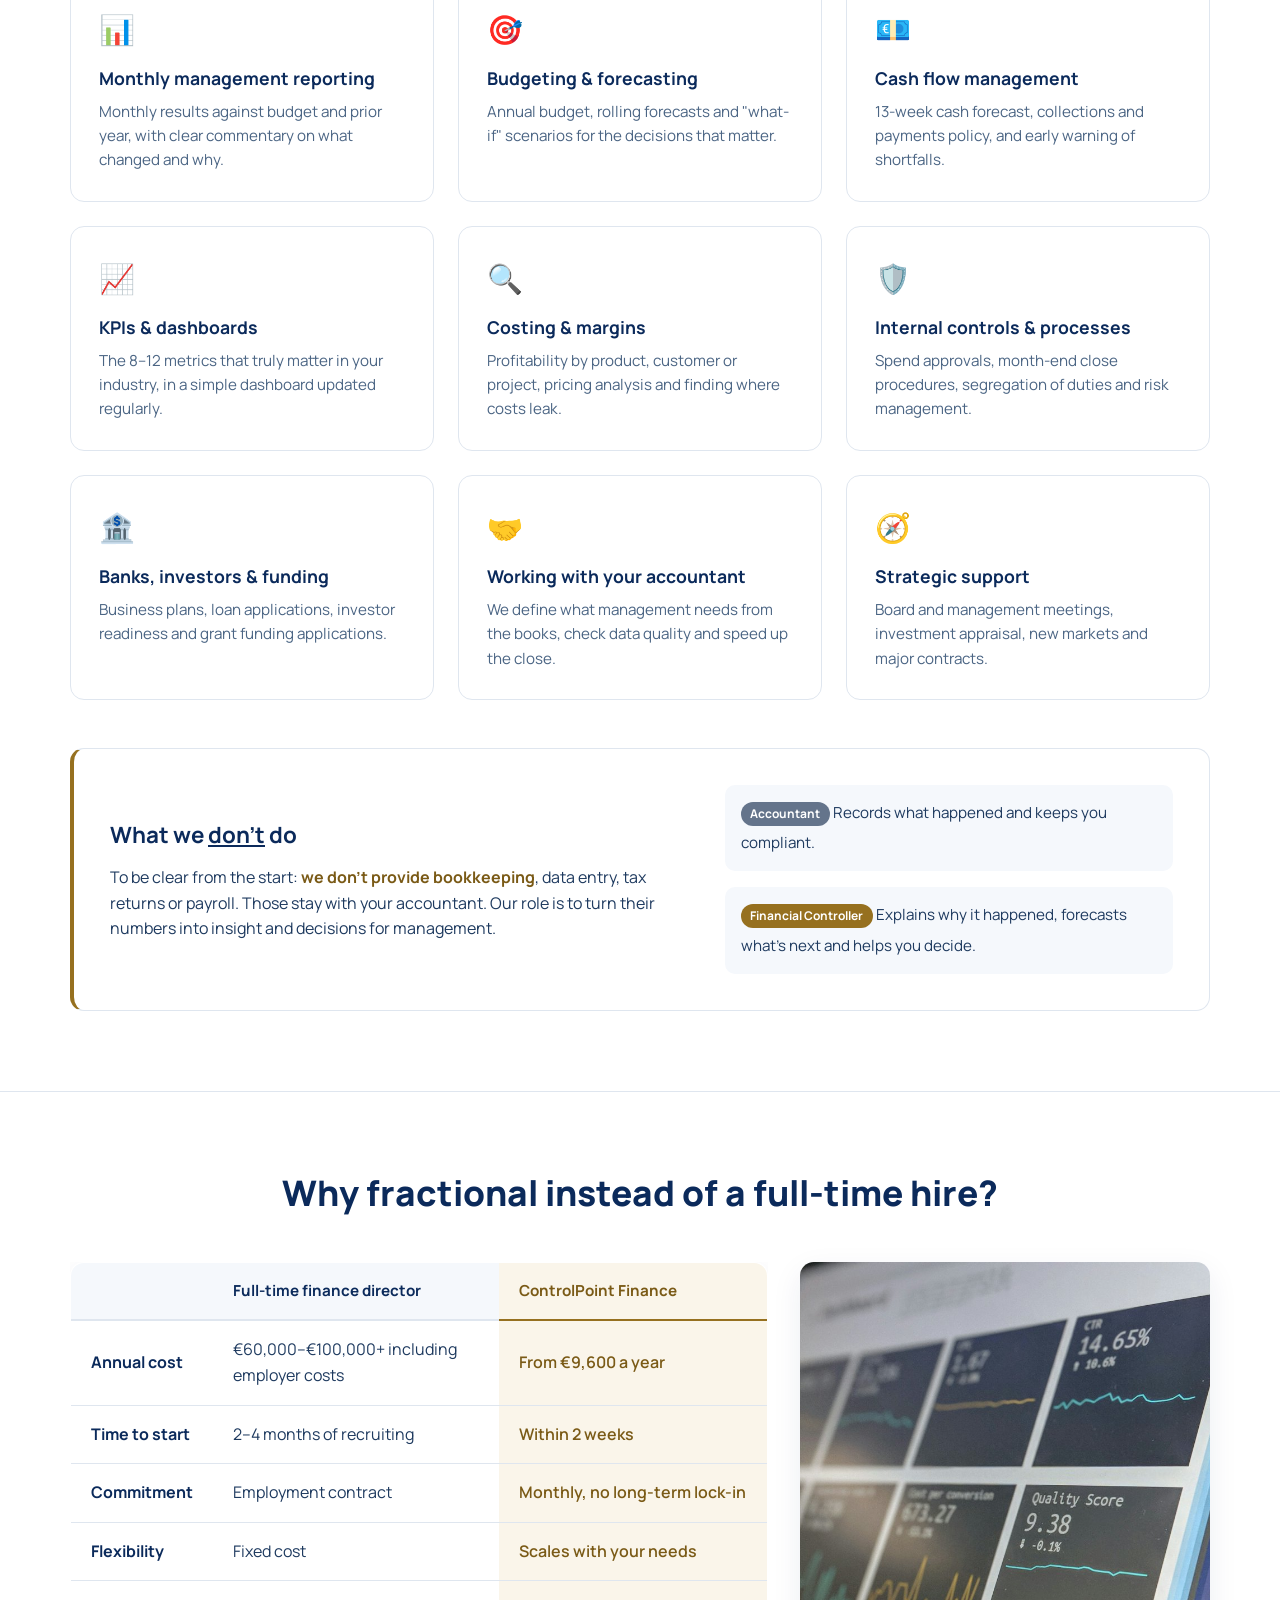
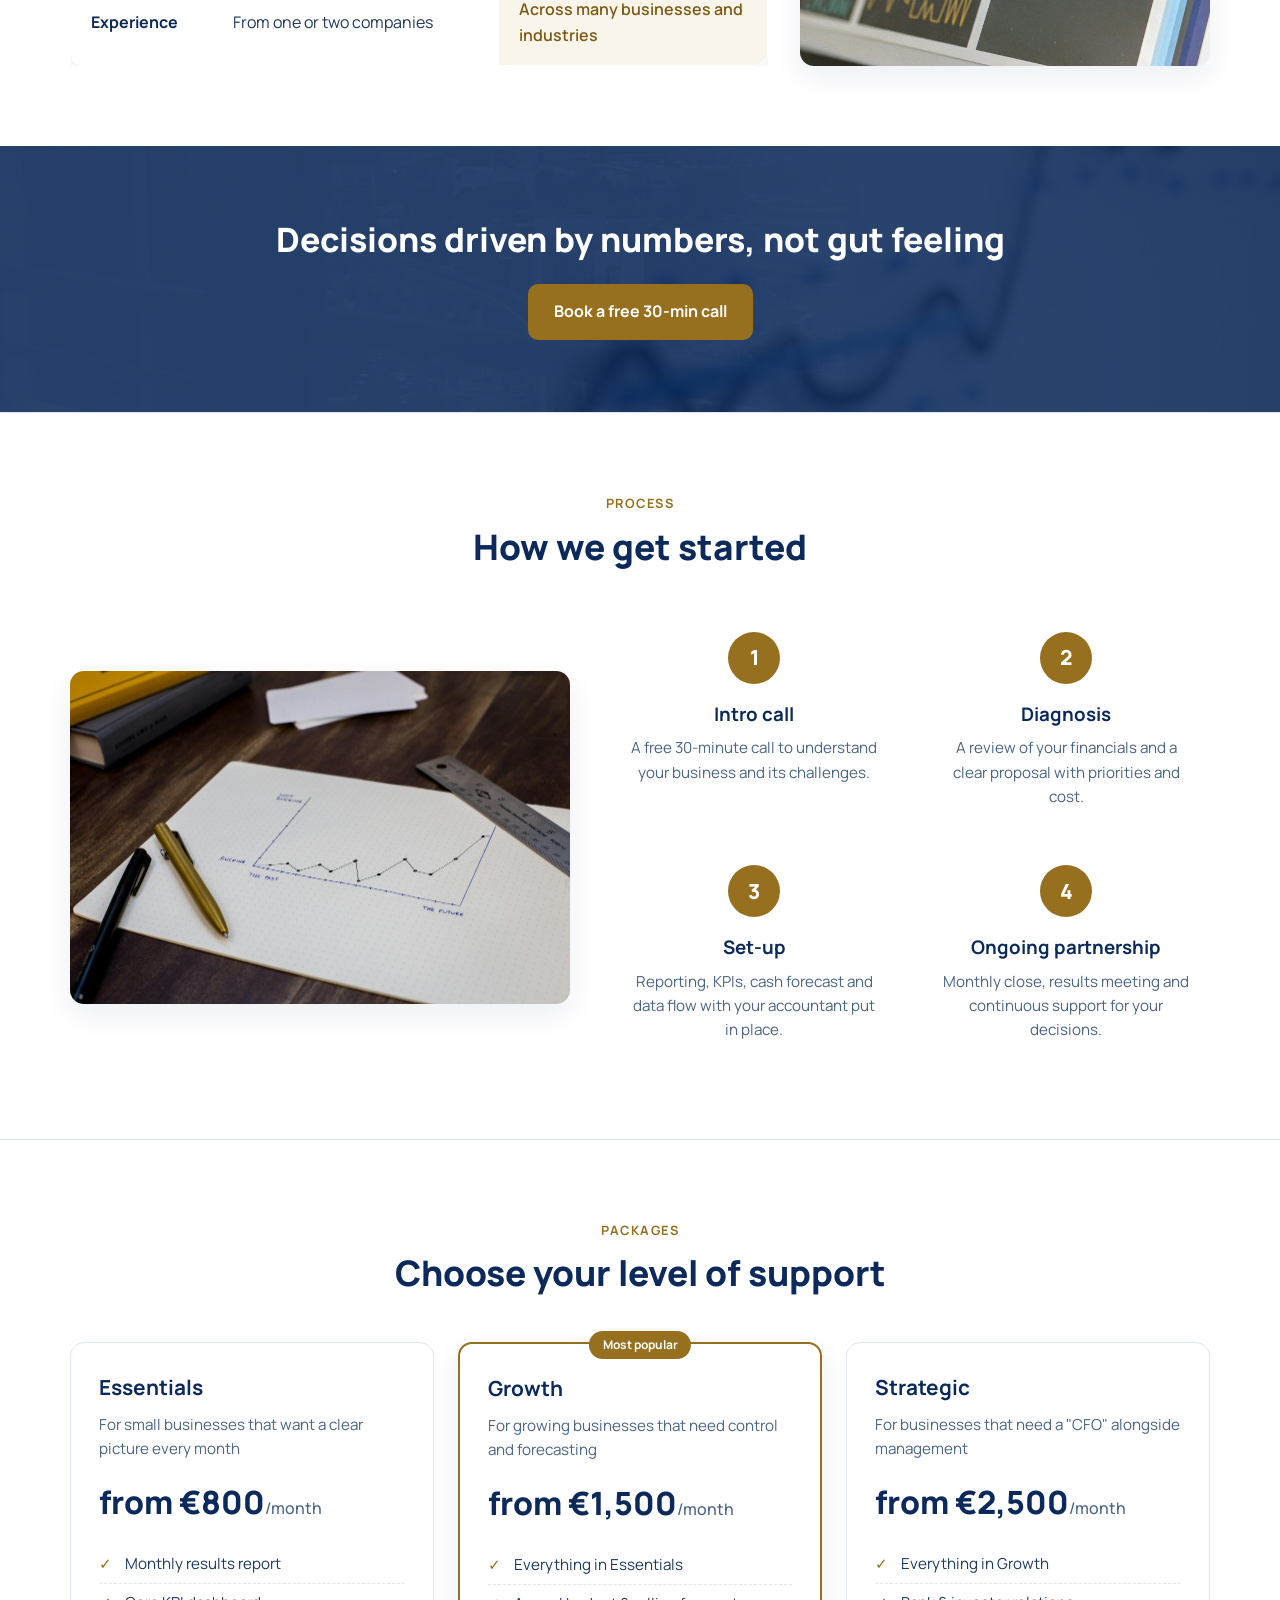
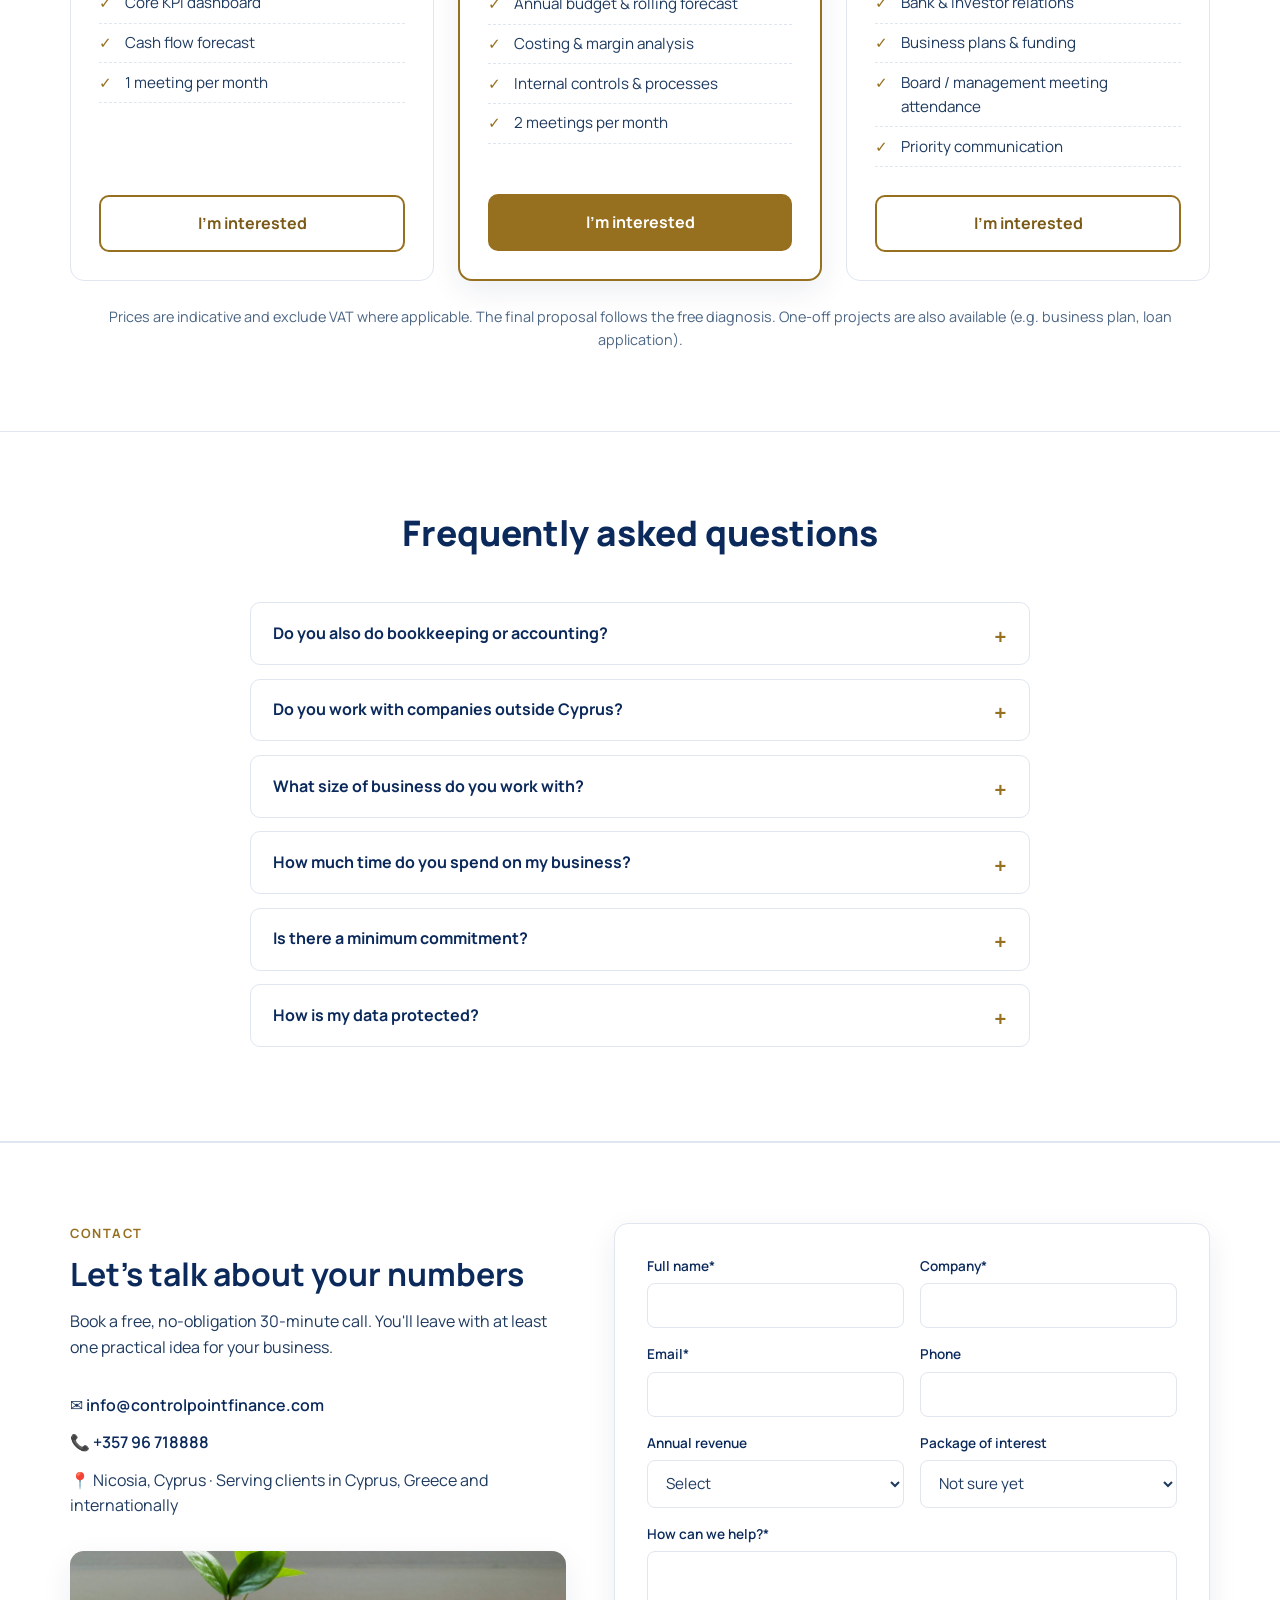
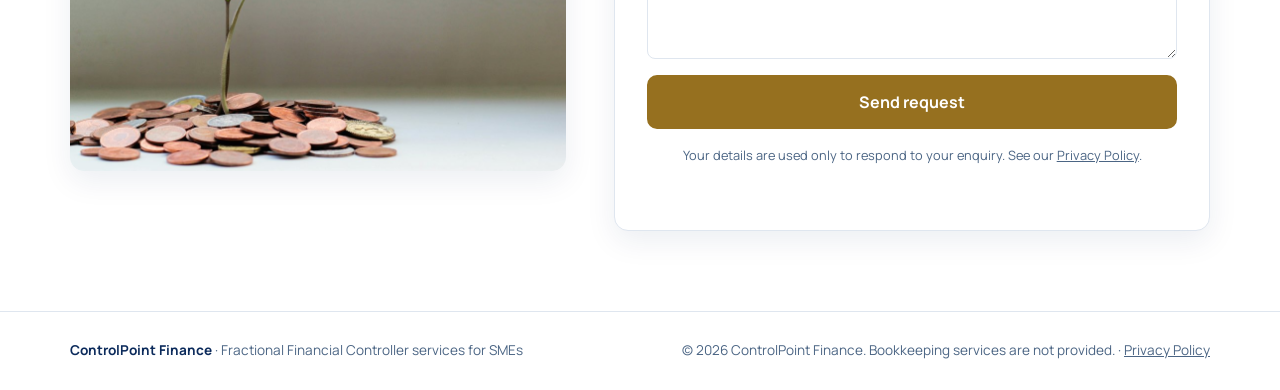
==== commit e1a4cdcd: "Add photos (Unsplash license) to homepage sections Co-authored-by: Cursor <cursoragent@cursor.com>" ====
--- a/en/index.html
+++ b/en/index.html
@@ -6,7 +6,7 @@
   <title>Fractional CFO &amp; Financial Controller in Cyprus | ControlPoint Finance</title>
   <meta name="description" content="Fractional and outsourced CFO and Financial Controller services for SMEs in Cyprus, Greece and Europe. Budgeting, cash flow forecasting, management reporting and KPIs, without a full-time hire." />
   <link rel="icon" type="image/svg+xml" href="../favicon.svg" />
-  <link rel="stylesheet" href="../styles.css?v=3" />
+  <link rel="stylesheet" href="../styles.css?v=4" />
   <link rel="alternate" hreflang="el" href="https://controlpointfinance.com/" />
   <link rel="alternate" hreflang="en" href="https://controlpointfinance.com/en/" />
   <link rel="alternate" hreflang="x-default" href="https://controlpointfinance.com/en/" />
@@ -93,14 +93,17 @@
         <h2 class="section-title">Sound familiar?</h2>
         <div class="grid grid-3">
           <div class="card problem">
+            <img class="card-photo" src="../img/cash-jar.jpg" alt="Tipped-over jar with spilled coins" width="1000" height="667" loading="lazy" />
             <h3>"Sales are up, but where's the cash?"</h3>
             <p>Revenue is growing, yet cash is tight every month and nobody can clearly explain why.</p>
           </div>
           <div class="card problem">
+            <img class="card-photo" src="../img/monthly-chart.jpg" alt="Laptop showing management report charts" width="1000" height="563" loading="lazy" />
             <h3>"We find out how we did months later"</h3>
             <p>Your accountant closes the books, but you have no monthly view of profitability to act on in time.</p>
           </div>
           <div class="card problem">
+            <img class="card-photo" src="../img/coins-market.jpg" alt="Stacks of coins" width="1000" height="667" loading="lazy" />
             <h3>"A full-time CFO is too expensive"</h3>
             <p>An experienced finance director costs well over €60,000 a year. Your business needs that expertise, not necessarily 40 hours a week of it.</p>
           </div>
@@ -178,6 +181,7 @@
     <section class="section">
       <div class="container">
         <h2 class="section-title">Why fractional instead of a full-time hire?</h2>
+        <div class="split">
         <div class="table-wrap">
           <table class="compare">
             <thead>
@@ -192,6 +196,16 @@
             </tbody>
           </table>
         </div>
+        <img class="side-photo" src="../img/strategy-chart.jpg" alt="Screen with financial KPIs" width="1000" height="720" loading="lazy" />
+        </div>
+      </div>
+    </section>
+
+    <!-- CTA BAND -->
+    <section class="photo-band">
+      <div class="container">
+        <h2>Decisions driven by numbers, not gut feeling</h2>
+        <a href="#contact" class="btn">Book a free 30-min call</a>
       </div>
     </section>
 
@@ -200,11 +214,14 @@
       <div class="container">
         <p class="eyebrow center">Process</p>
         <h2 class="section-title">How we get started</h2>
-        <div class="grid grid-4 steps">
+        <div class="how-grid">
+        <img class="side-photo" src="../img/growth-steps.jpg" alt="Planning with a chart, pen and ruler" width="1000" height="667" loading="lazy" />
+        <div class="grid grid-2 steps">
           <div class="step"><span class="step-num">1</span><h3>Intro call</h3><p>A free 30-minute call to understand your business and its challenges.</p></div>
           <div class="step"><span class="step-num">2</span><h3>Diagnosis</h3><p>A review of your financials and a clear proposal with priorities and cost.</p></div>
           <div class="step"><span class="step-num">3</span><h3>Set-up</h3><p>Reporting, KPIs, cash forecast and data flow with your accountant put in place.</p></div>
           <div class="step"><span class="step-num">4</span><h3>Ongoing partnership</h3><p>Monthly close, results meeting and continuous support for your decisions.</p></div>
+        </div>
         </div>
       </div>
     </section>
@@ -302,6 +319,7 @@
             <li>📞 <a href="tel:+35796718888">+357 96 718888</a></li>
             <li>📍 Nicosia, Cyprus · Serving clients in Cyprus, Greece and internationally</li>
           </ul>
+          <img class="side-photo contact-photo" src="../img/growth-plant.jpg" alt="A plant growing out of coins" width="1000" height="667" loading="lazy" />
         </div>
         <form class="contact-form" id="contactForm" novalidate>
           <div class="field-row">
--- a/styles.css
+++ b/styles.css
@@ -164,6 +164,27 @@
 .card h3 { color: var(--navy); font-size: 1.1rem; margin-bottom: 0.5rem; }
 .card p { color: var(--muted); font-size: 0.95rem; }
 .problem { border-left: 4px solid var(--accent); }
+.card-photo {
+  display: block; width: calc(100% + 3.5rem); max-width: none; height: 190px; object-fit: cover;
+  margin: -1.75rem -1.75rem 1.25rem; border-radius: var(--radius) var(--radius) 0 0;
+}
+.problem .card-photo { border-top-left-radius: 0; }
+
+.side-photo {
+  display: block; width: 100%; height: 100%; min-height: 280px; object-fit: cover;
+  border-radius: var(--radius); box-shadow: var(--shadow);
+}
+.split { display: grid; grid-template-columns: 1.7fr 1fr; gap: 2rem; align-items: stretch; }
+.how-grid { display: grid; grid-template-columns: 1fr 1.2fr; gap: 2.5rem; align-items: center; }
+.how-grid .side-photo { height: auto; aspect-ratio: 3 / 2; }
+.grid-2 { grid-template-columns: repeat(2, 1fr); }
+.contact-photo { height: 220px; min-height: 0; margin-top: 2rem; object-position: center 75%; }
+
+.photo-band {
+  padding: 4.5rem 0; text-align: center; color: #fff;
+  background: linear-gradient(rgba(11, 42, 91, 0.86), rgba(11, 42, 91, 0.86)), url(img/growth-band.jpg) center / cover;
+}
+.photo-band h2 { font-size: clamp(1.5rem, 3vw, 2.1rem); font-weight: 800; line-height: 1.25; margin-bottom: 1.5rem; }
 .icon { font-size: 1.8rem; margin-bottom: 0.75rem; }
 
 /* Not doing */
@@ -276,7 +297,8 @@
 
 /* Responsive */
 @media (max-width: 960px) {
-  .hero-grid, .contact-grid, .not-doing { grid-template-columns: 1fr; }
+  .hero-grid, .contact-grid, .not-doing, .split, .how-grid { grid-template-columns: 1fr; }
+  .split .side-photo { height: 240px; min-height: 0; }
   .grid-3 { grid-template-columns: repeat(2, 1fr); }
   .grid-4 { grid-template-columns: repeat(2, 1fr); }
   .featured { order: -1; }
@@ -298,7 +320,7 @@
   .nav.nav-static a { width: auto; padding: 0; }
   .nav a { padding: 1rem; width: 100%; text-align: center; }
   .nav .btn { width: auto; margin: 0.5rem 0 1rem; }
-  .grid-3, .grid-4, .field-row { grid-template-columns: 1fr; }
+  .grid-2, .grid-3, .grid-4, .field-row { grid-template-columns: 1fr; }
   .hero { padding: 3.5rem 0; }
   .section { padding: 3.5rem 0; }
 }
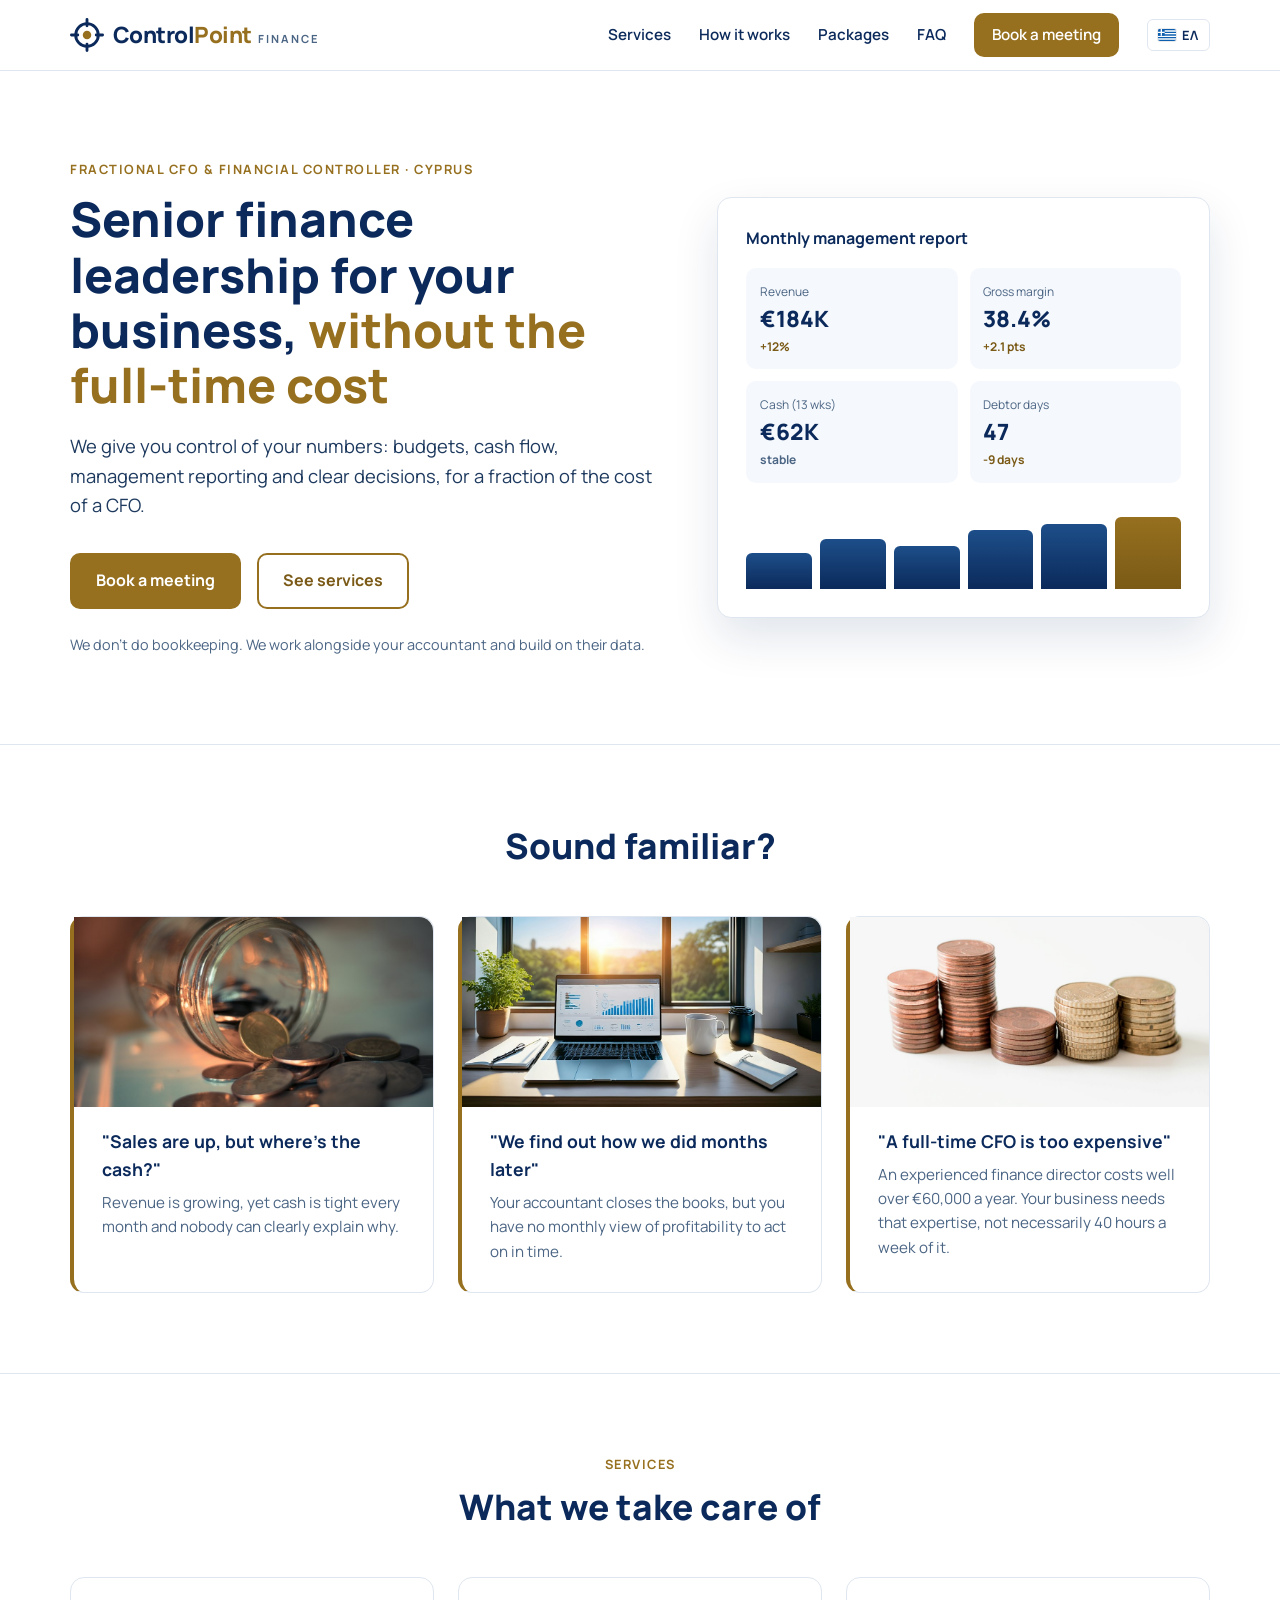
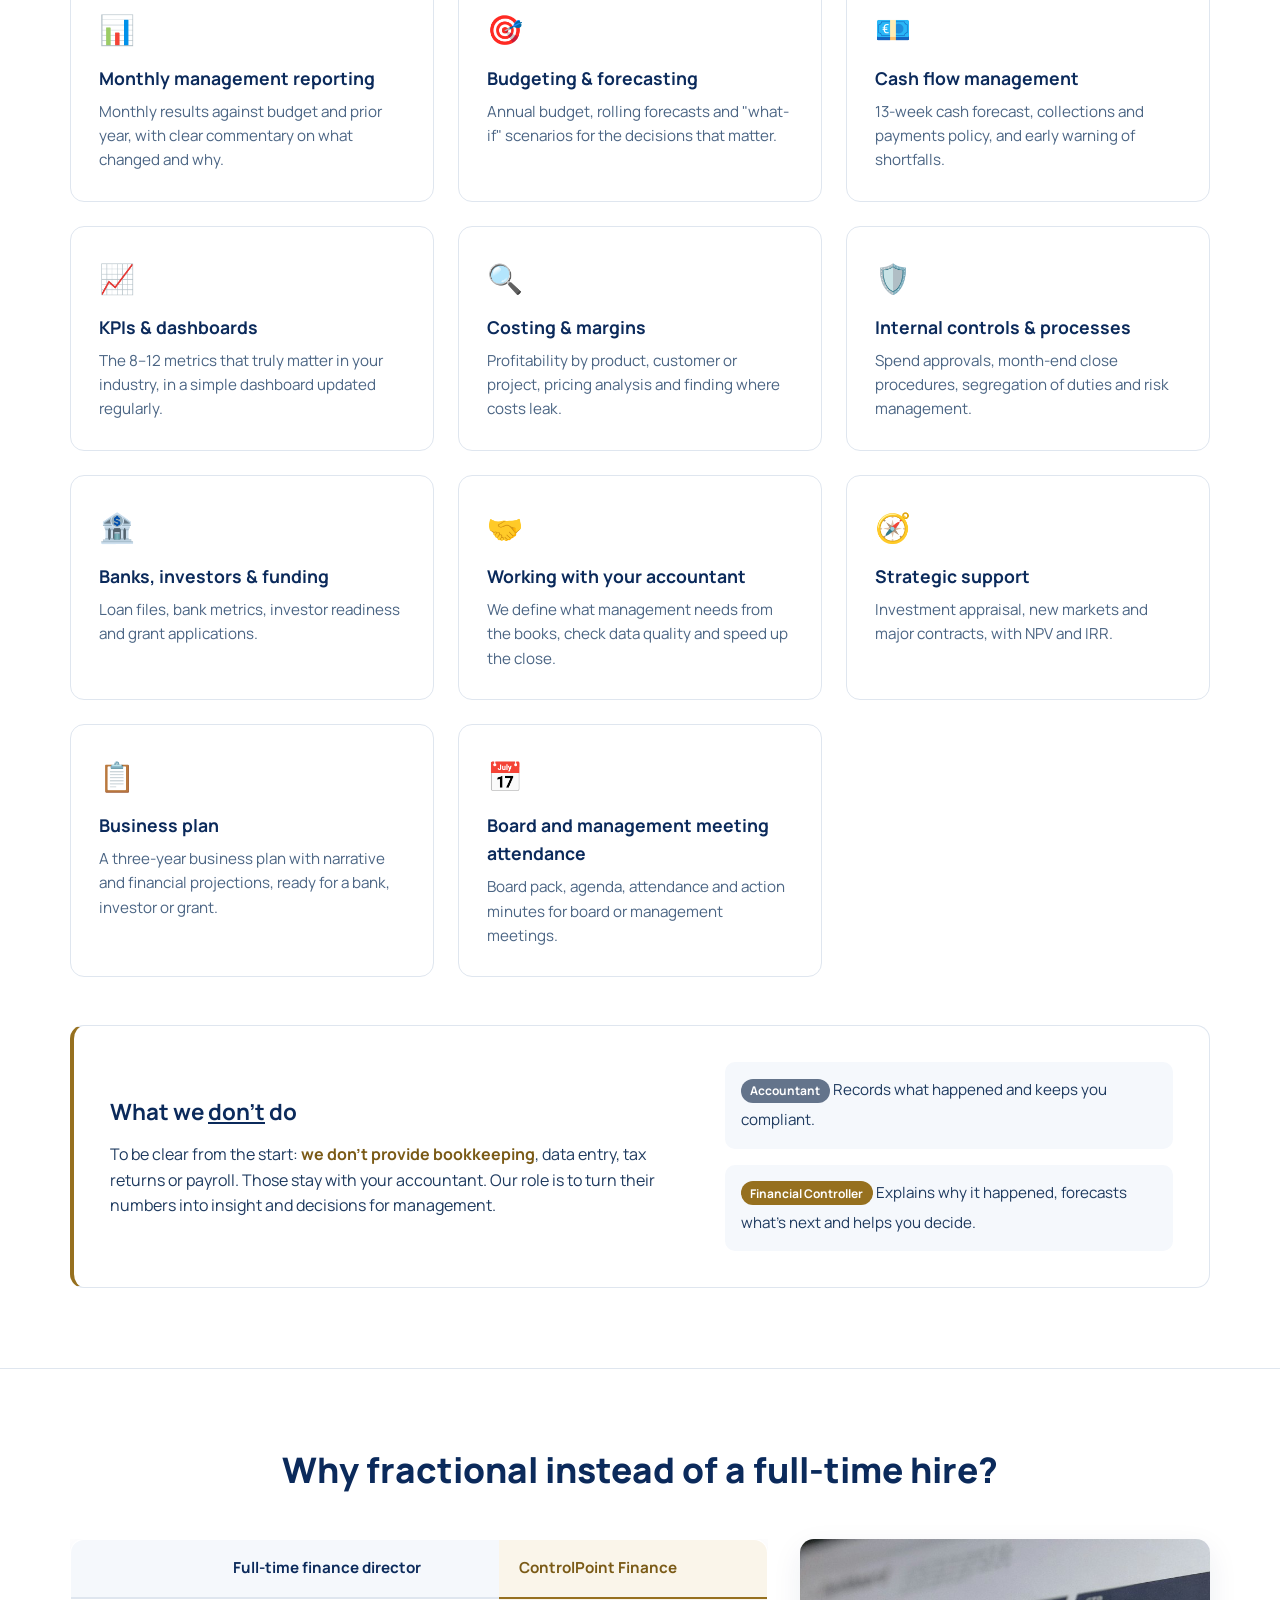
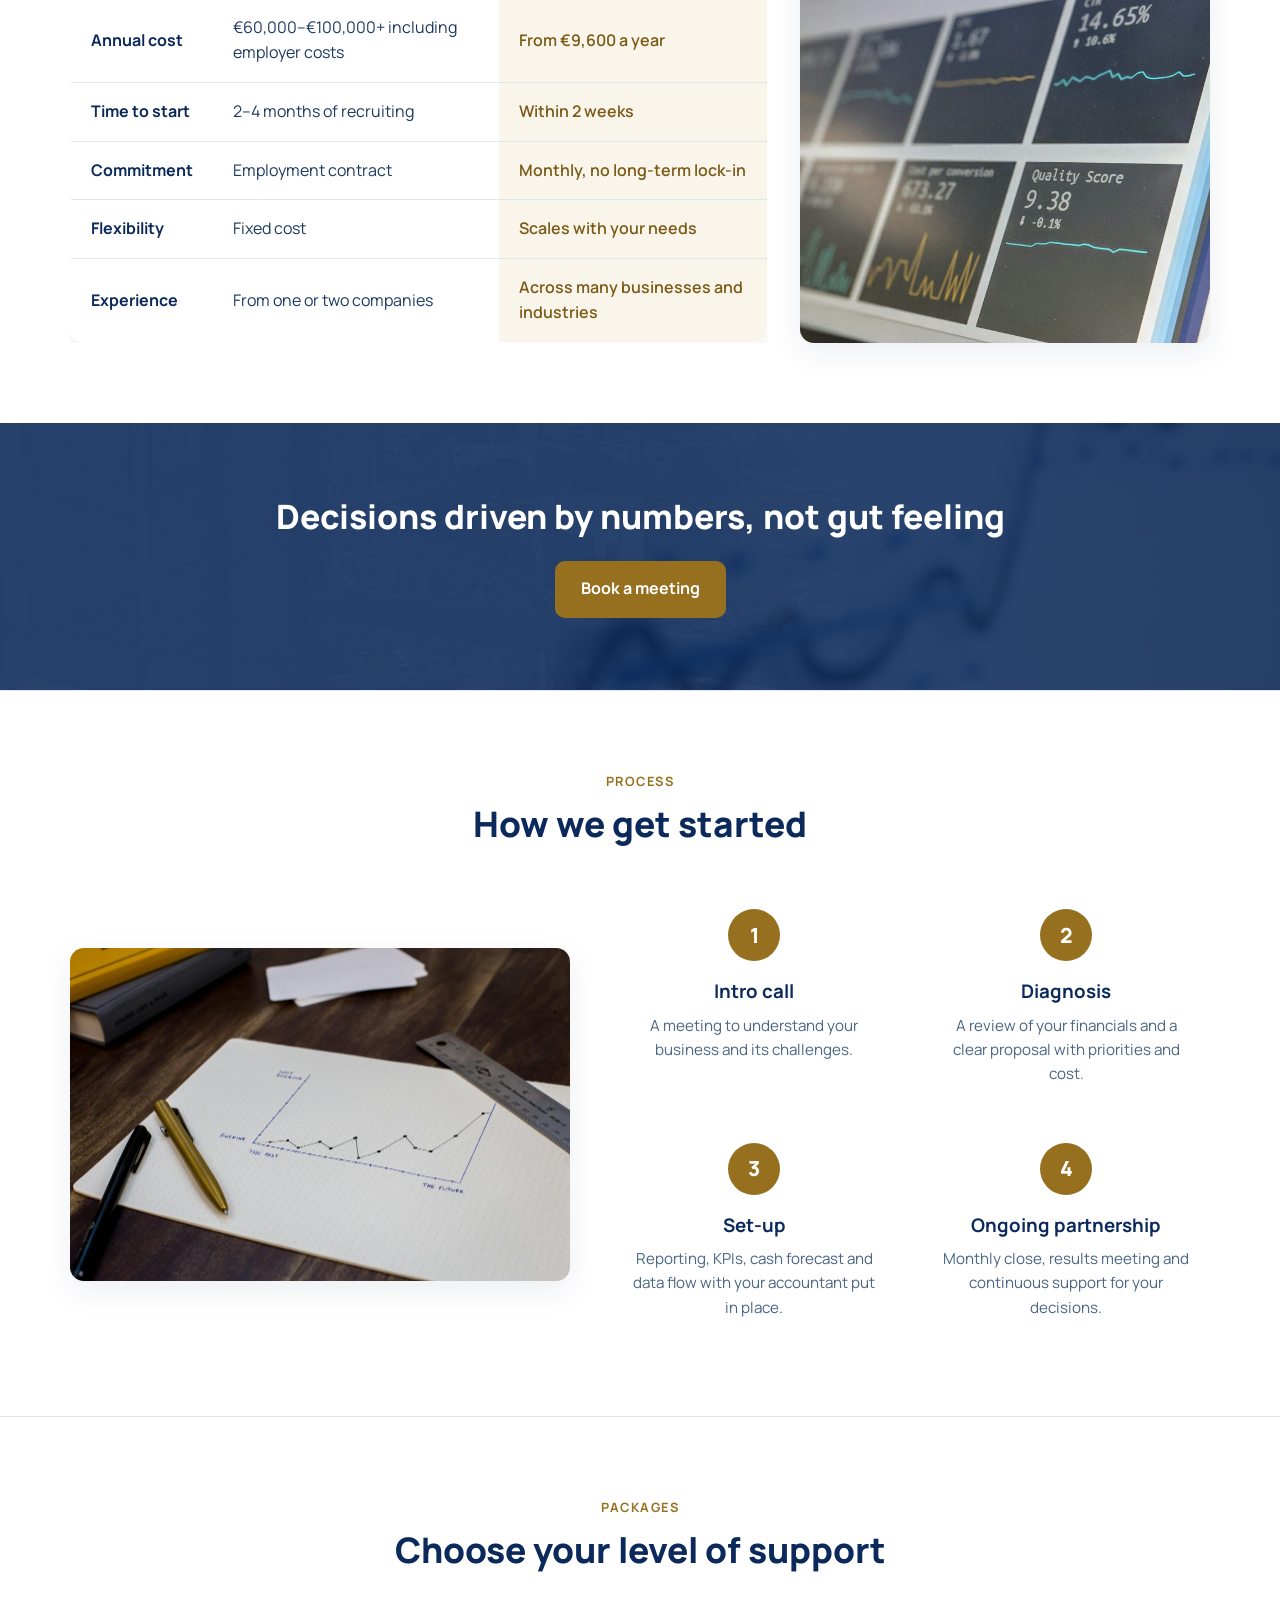
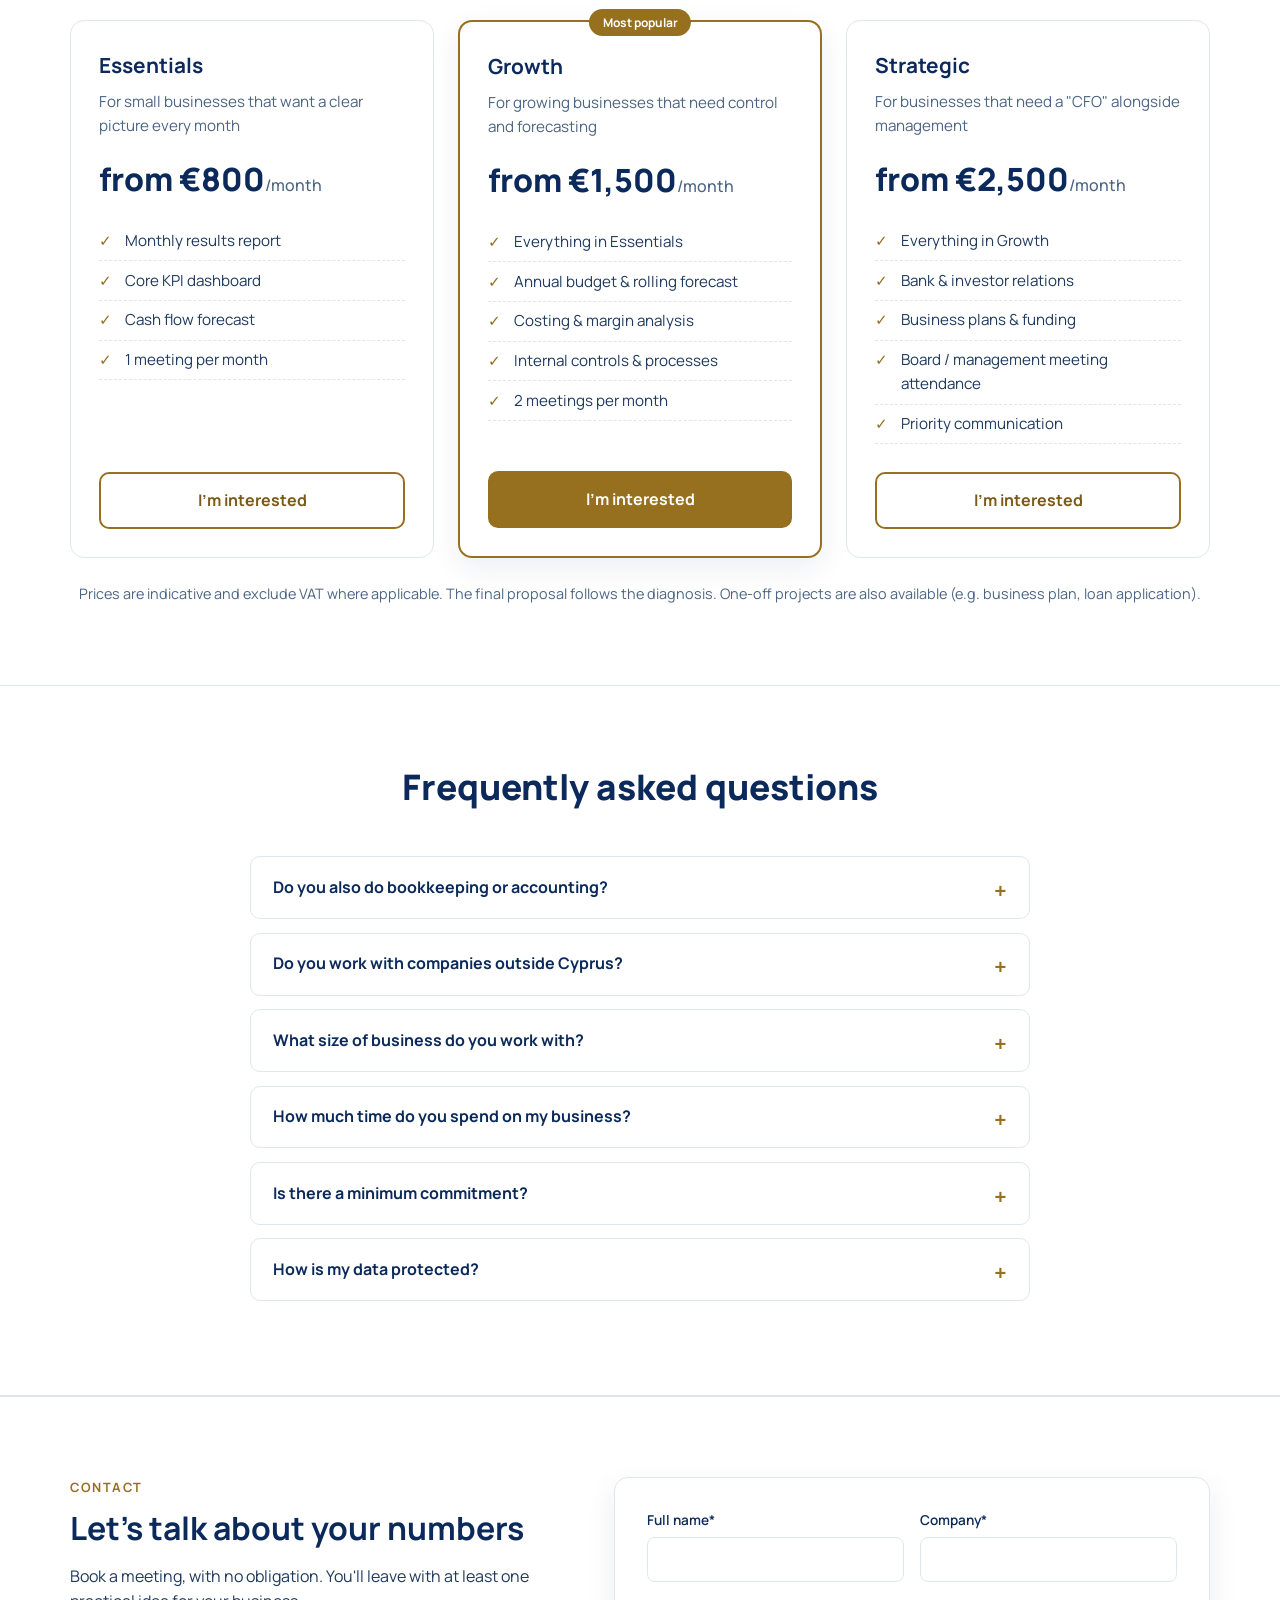
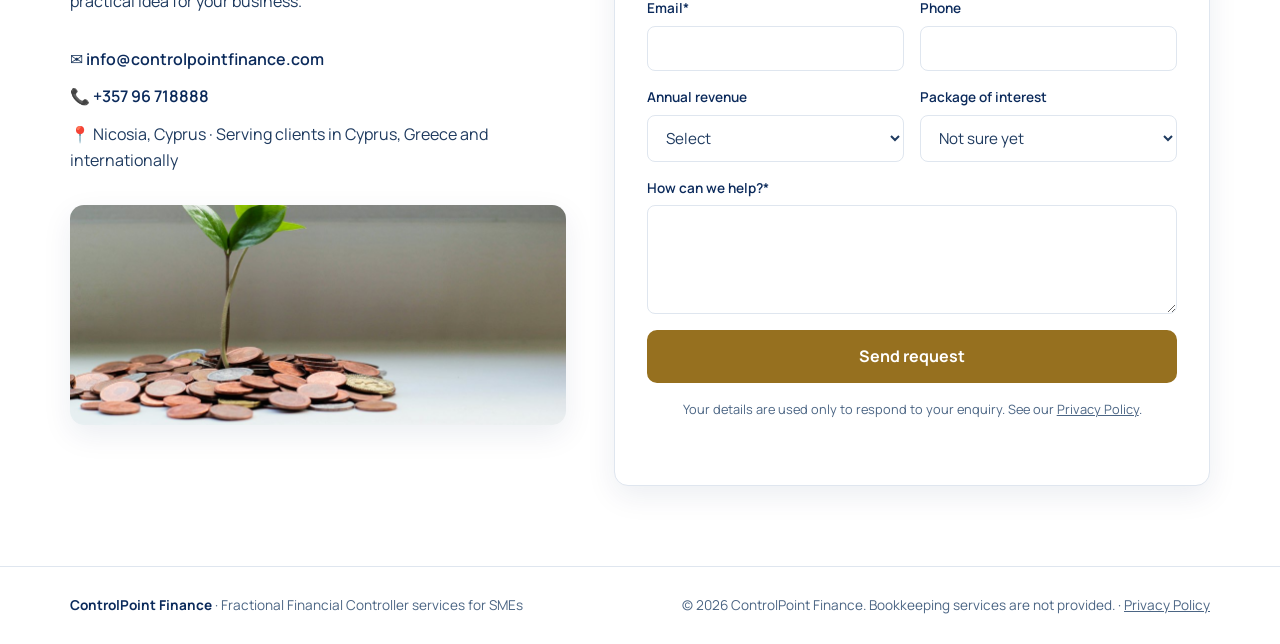
==== commit 04caf543: "Drop free 30-minute meeting wording from CTAs and related copy. Co-authored-by: Cursor <cursoragent@" ====
--- a/en/index.html
+++ b/en/index.html
@@ -49,7 +49,7 @@
         <a href="#how">How it works</a>
         <a href="#pricing">Packages</a>
         <a href="#faq">FAQ</a>
-        <a href="#contact" class="btn btn-small">Free consultation</a>
+        <a href="#contact" class="btn btn-small">Book a meeting</a>
         <a href="../" class="lang-switch" hreflang="el" lang="el" title="Ελληνικά"><img src="../flags/gr.svg" alt="" width="15" height="10" />ΕΛ</a>
       </nav>
     </div>
@@ -64,7 +64,7 @@
           <h1>Senior finance leadership for your business, <span class="accent">without the full-time cost</span></h1>
           <p class="lead">We give you control of your numbers: budgets, cash flow, management reporting and clear decisions, for a fraction of the cost of a CFO.</p>
           <div class="hero-actions">
-            <a href="#contact" class="btn">Book a free 30-min call</a>
+            <a href="#contact" class="btn">Book a meeting</a>
             <a href="#services" class="btn btn-ghost">See services</a>
           </div>
           <p class="note">We don't do bookkeeping. We work alongside your accountant and build on their data.</p>
@@ -150,7 +150,7 @@
           <div class="card service">
             <div class="icon">🏦</div>
             <h3>Banks, investors &amp; funding</h3>
-            <p>Business plans, loan applications, investor readiness and grant funding applications.</p>
+            <p>Loan files, bank metrics, investor readiness and grant applications.</p>
           </div>
           <div class="card service">
             <div class="icon">🤝</div>
@@ -160,7 +160,17 @@
           <div class="card service">
             <div class="icon">🧭</div>
             <h3>Strategic support</h3>
-            <p>Board and management meetings, investment appraisal, new markets and major contracts.</p>
+            <p>Investment appraisal, new markets and major contracts, with NPV and IRR.</p>
+          </div>
+          <div class="card service">
+            <div class="icon">📋</div>
+            <h3>Business plan</h3>
+            <p>A three-year business plan with narrative and financial projections, ready for a bank, investor or grant.</p>
+          </div>
+          <div class="card service">
+            <div class="icon">&#128197;</div>
+            <h3>Board and management meeting attendance</h3>
+            <p>Board pack, agenda, attendance and action minutes for board or management meetings.</p>
           </div>
         </div>
 
@@ -205,7 +215,7 @@
     <section class="photo-band">
       <div class="container">
         <h2>Decisions driven by numbers, not gut feeling</h2>
-        <a href="#contact" class="btn">Book a free 30-min call</a>
+        <a href="#contact" class="btn">Book a meeting</a>
       </div>
     </section>
 
@@ -217,7 +227,7 @@
         <div class="how-grid">
         <img class="side-photo" src="../img/growth-steps.jpg" alt="Planning with a chart, pen and ruler" width="1000" height="667" loading="lazy" />
         <div class="grid grid-2 steps">
-          <div class="step"><span class="step-num">1</span><h3>Intro call</h3><p>A free 30-minute call to understand your business and its challenges.</p></div>
+          <div class="step"><span class="step-num">1</span><h3>Intro call</h3><p>A meeting to understand your business and its challenges.</p></div>
           <div class="step"><span class="step-num">2</span><h3>Diagnosis</h3><p>A review of your financials and a clear proposal with priorities and cost.</p></div>
           <div class="step"><span class="step-num">3</span><h3>Set-up</h3><p>Reporting, KPIs, cash forecast and data flow with your accountant put in place.</p></div>
           <div class="step"><span class="step-num">4</span><h3>Ongoing partnership</h3><p>Monthly close, results meeting and continuous support for your decisions.</p></div>
@@ -272,7 +282,7 @@
             <a href="#contact" class="btn btn-ghost btn-block" data-plan="Strategic">I'm interested</a>
           </div>
         </div>
-        <p class="note center">Prices are indicative and exclude VAT where applicable. The final proposal follows the free diagnosis. One-off projects are also available (e.g. business plan, loan application).</p>
+        <p class="note center">Prices are indicative and exclude VAT where applicable. The final proposal follows the diagnosis. One-off projects are also available (e.g. business plan, loan application).</p>
       </div>
     </section>
 
@@ -313,7 +323,7 @@
         <div>
           <p class="eyebrow">Contact</p>
           <h2>Let's talk about your numbers</h2>
-          <p>Book a free, no-obligation 30-minute call. You'll leave with at least one practical idea for your business.</p>
+          <p>Book a meeting, with no obligation. You'll leave with at least one practical idea for your business.</p>
           <ul class="contact-info">
             <li>✉️ <a href="mailto:info@controlpointfinance.com">info@controlpointfinance.com</a></li>
             <li>📞 <a href="tel:+35796718888">+357 96 718888</a></li>
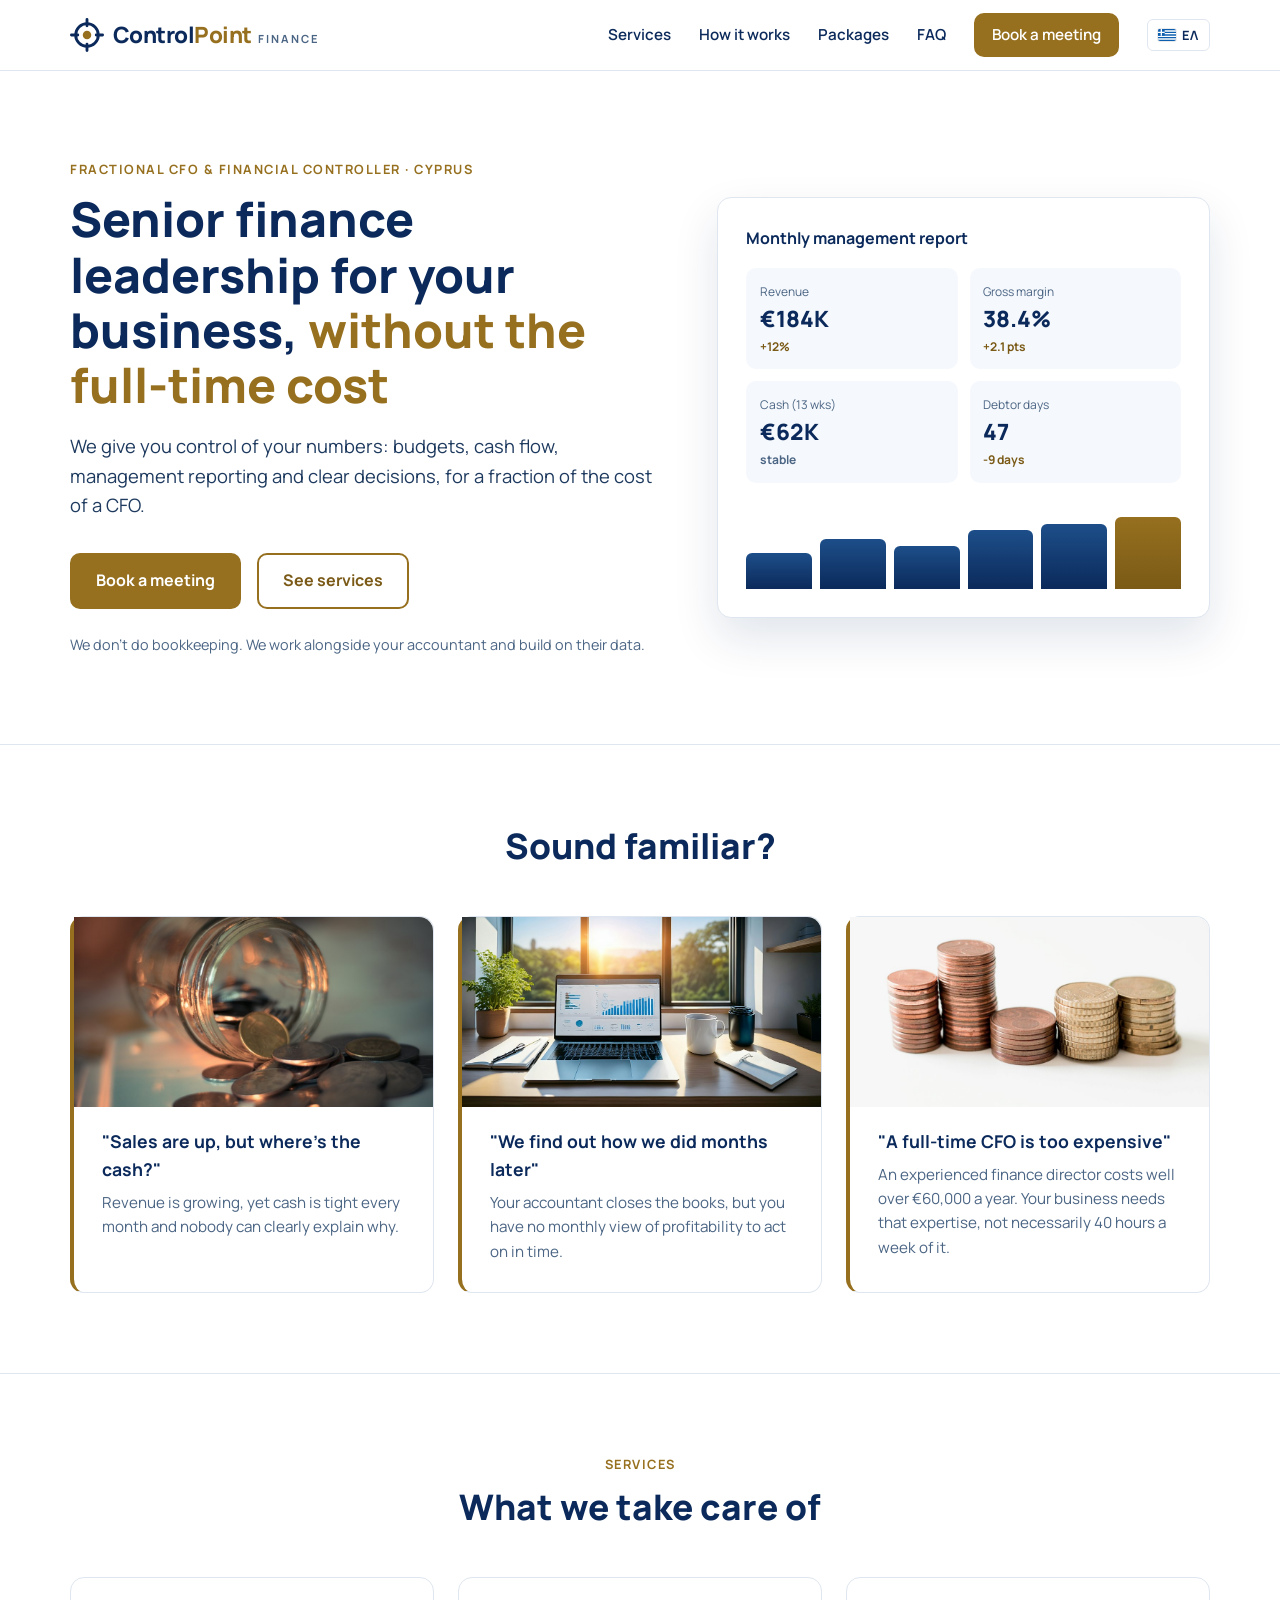
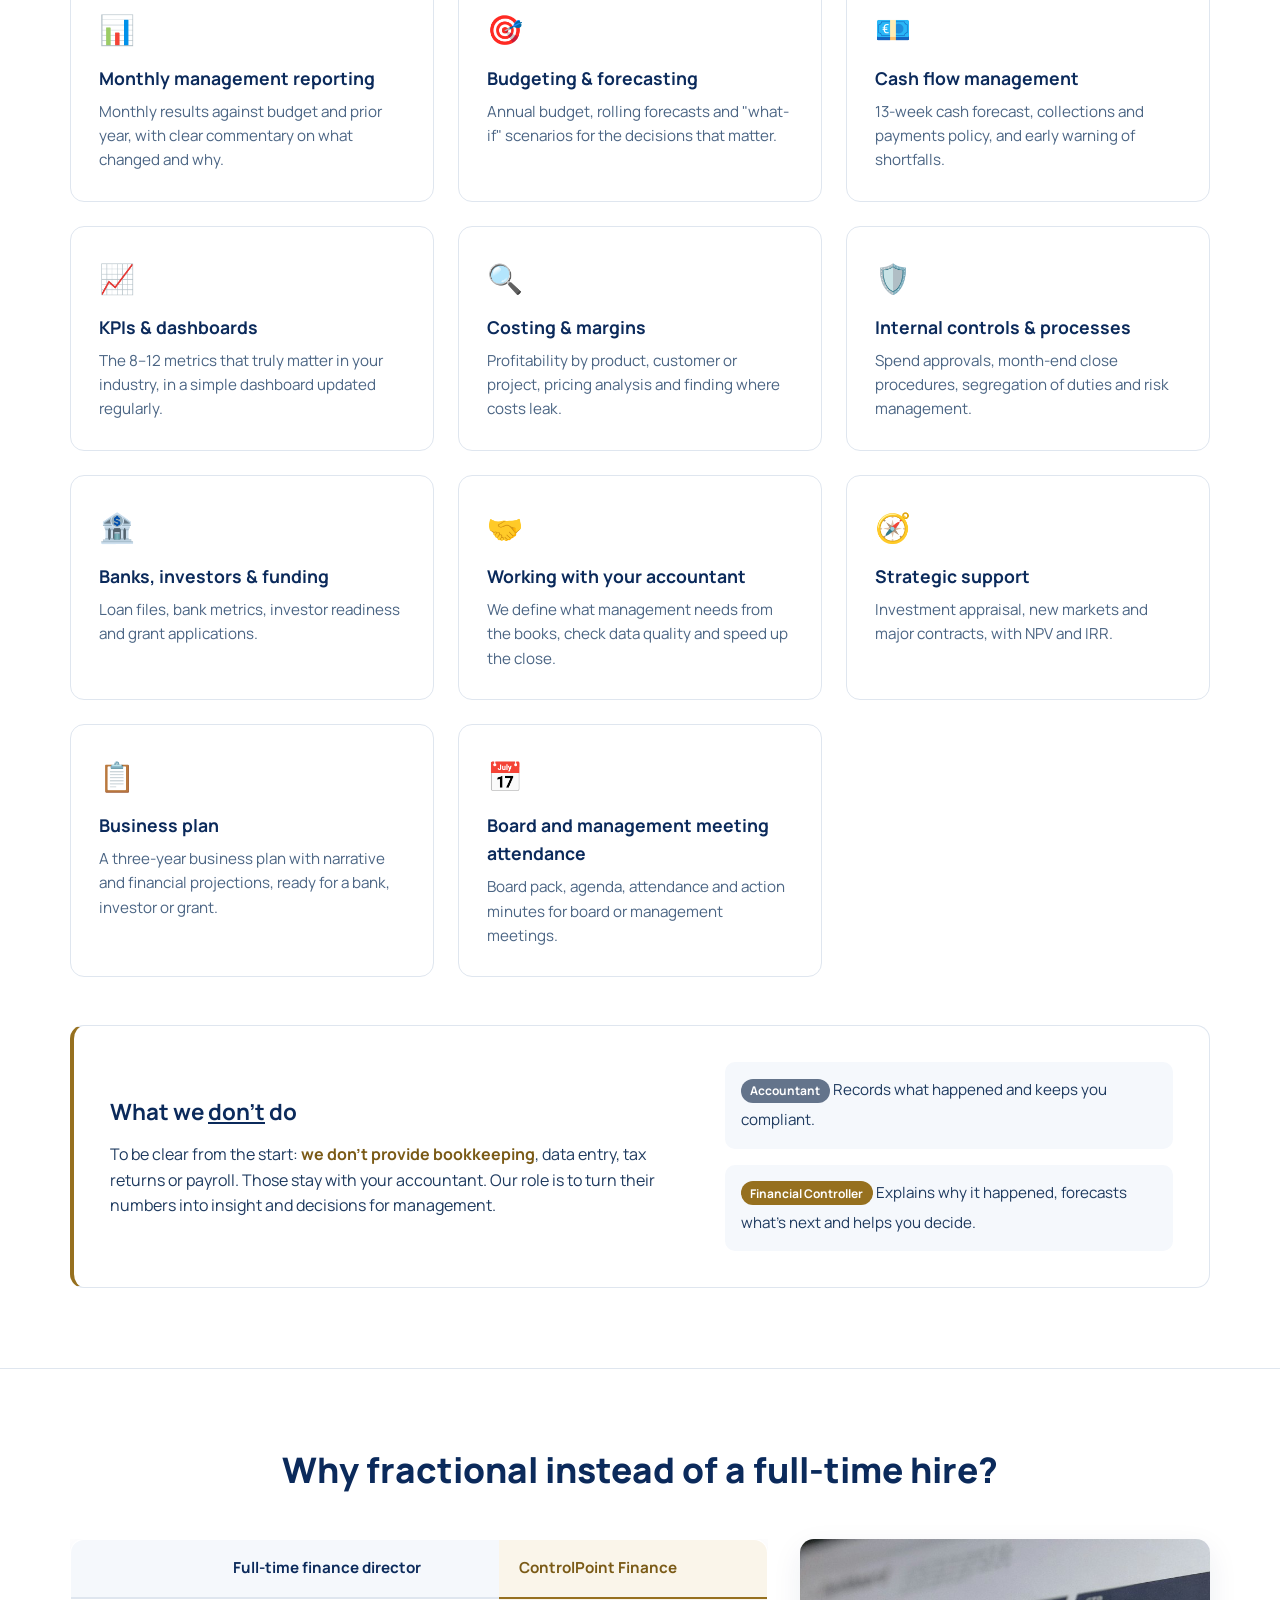
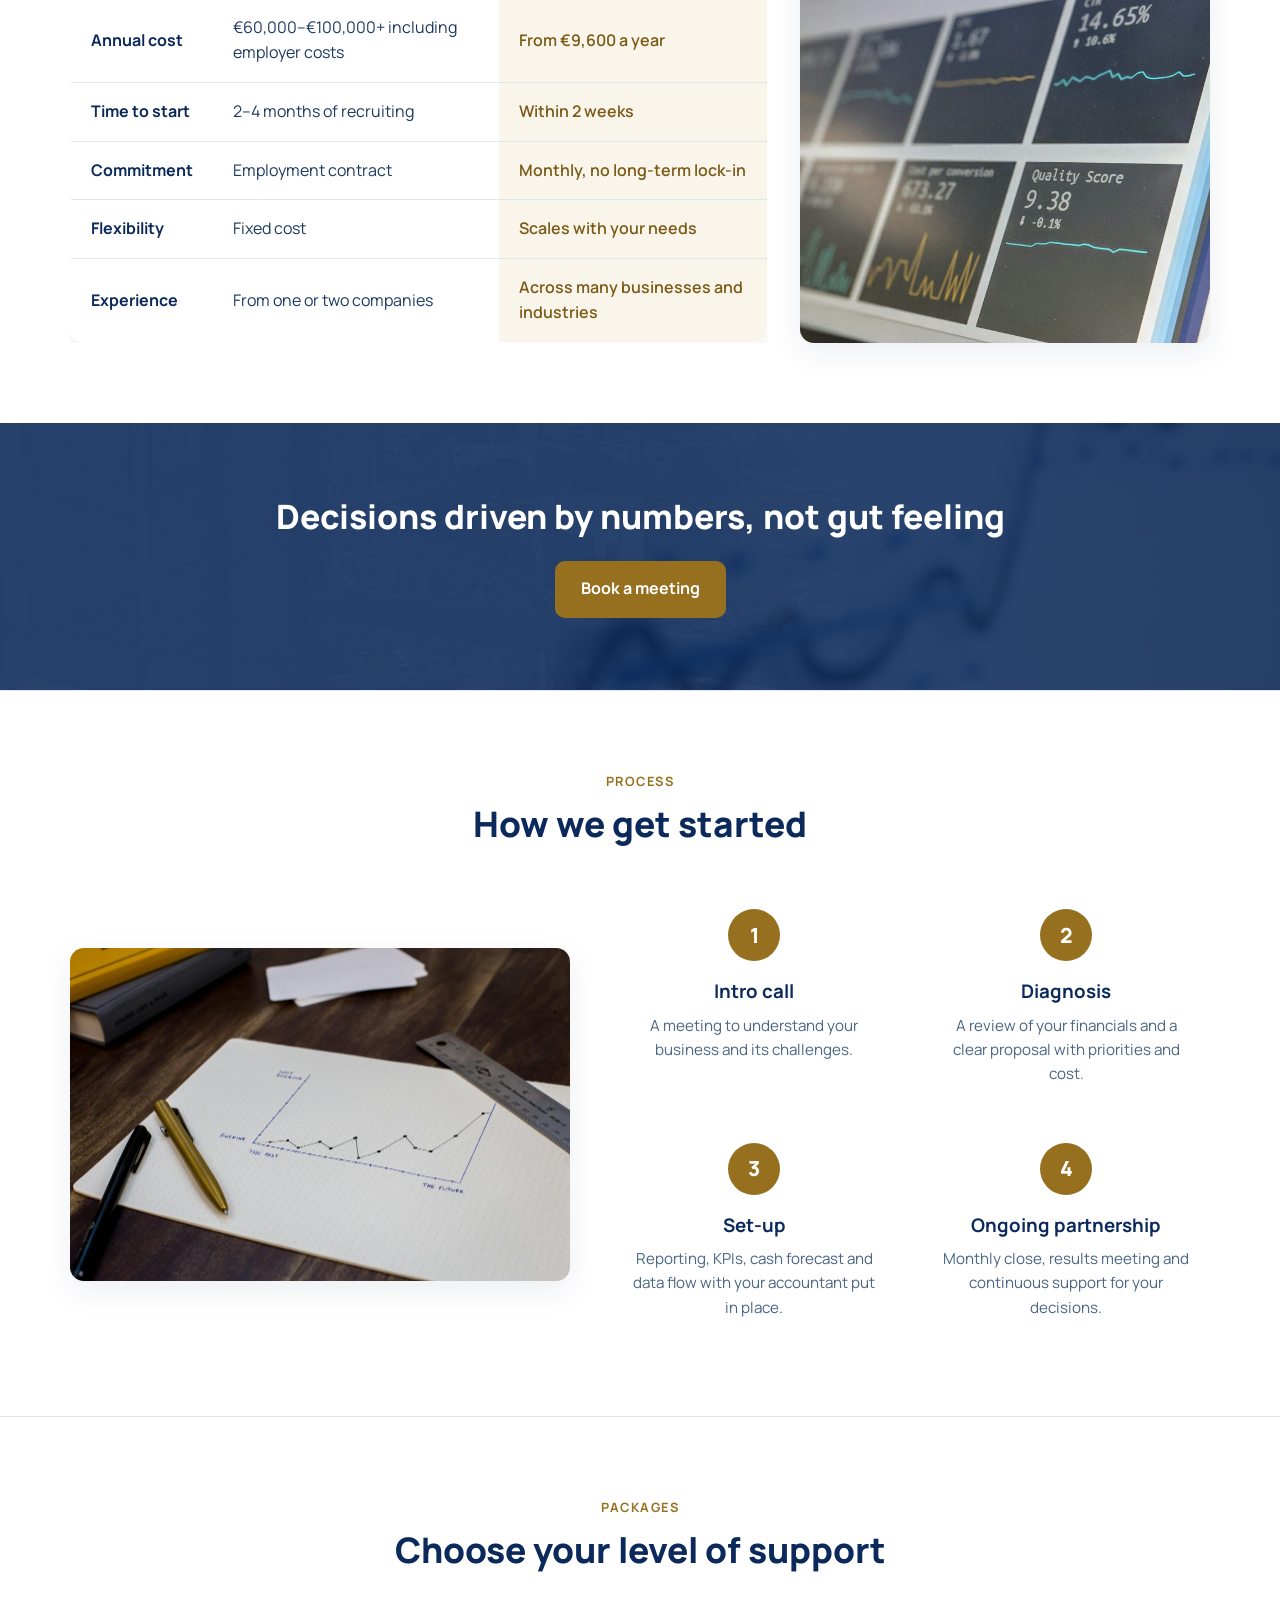
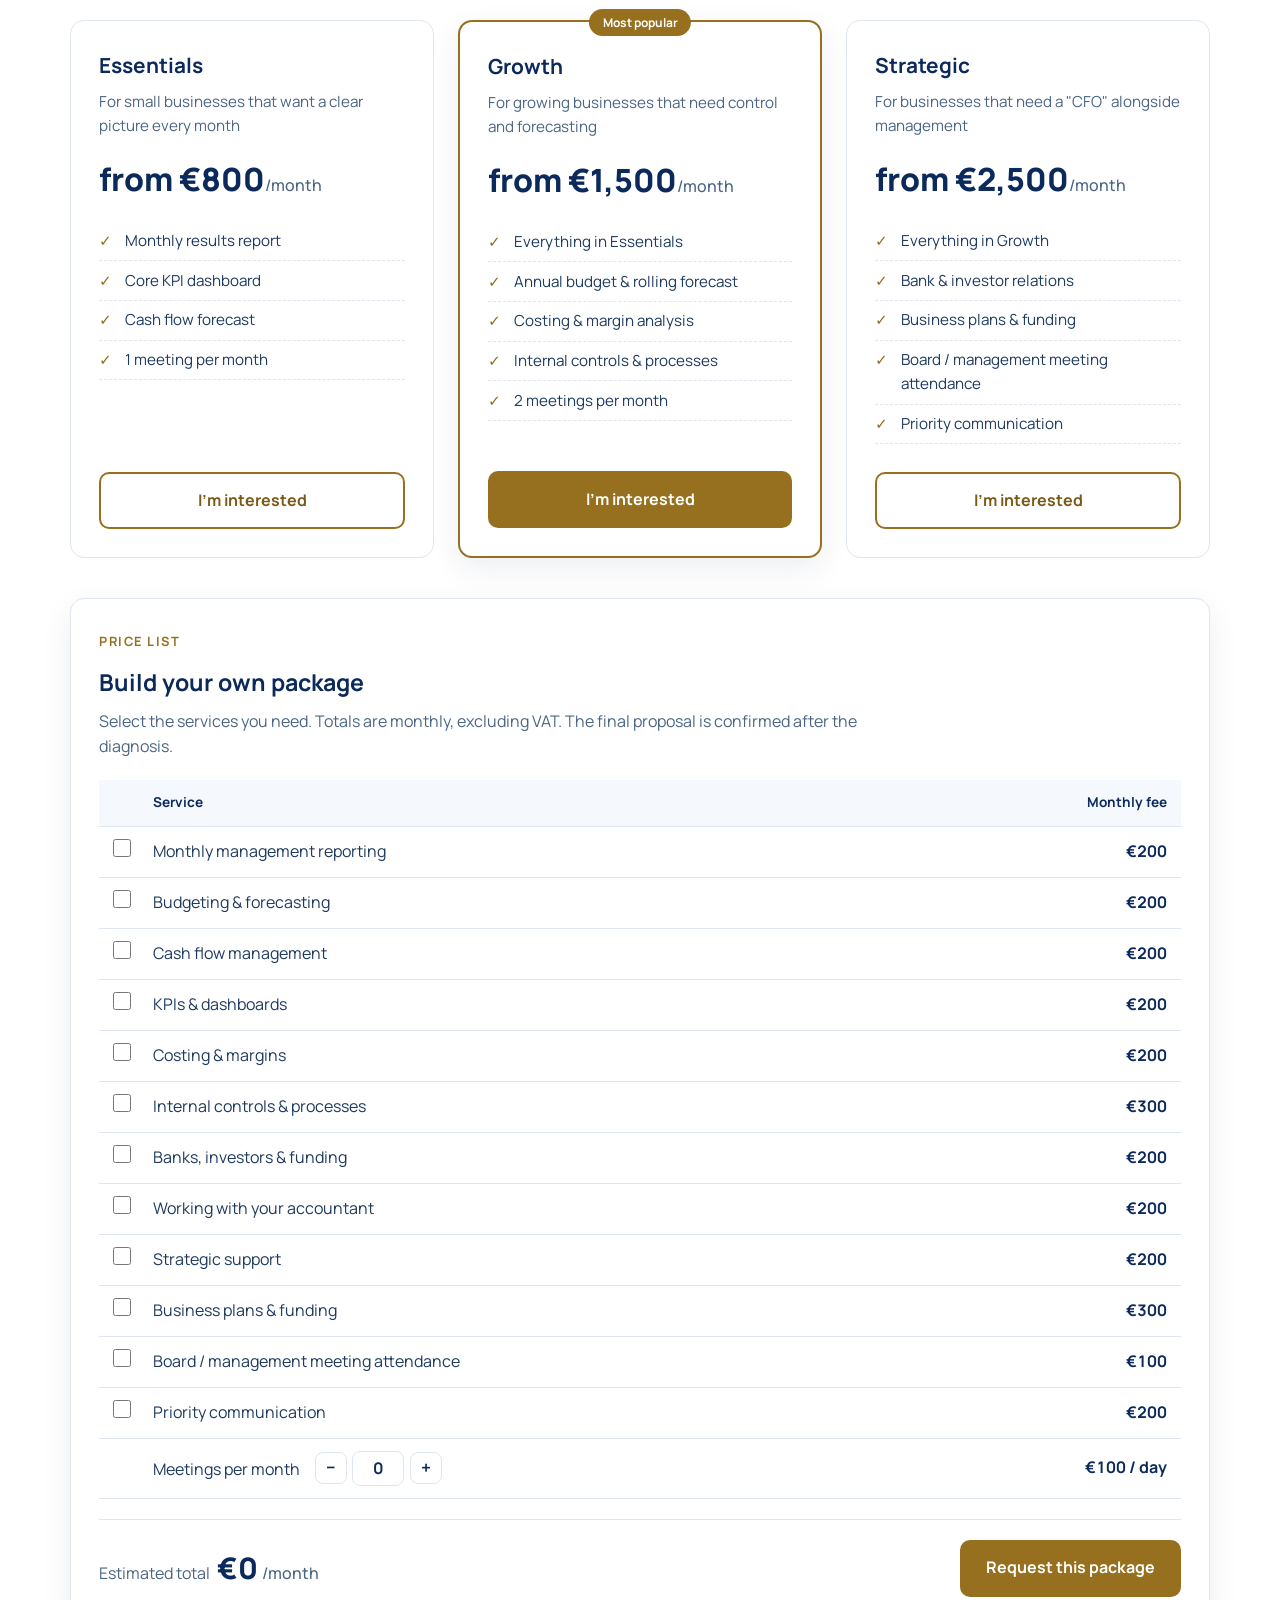
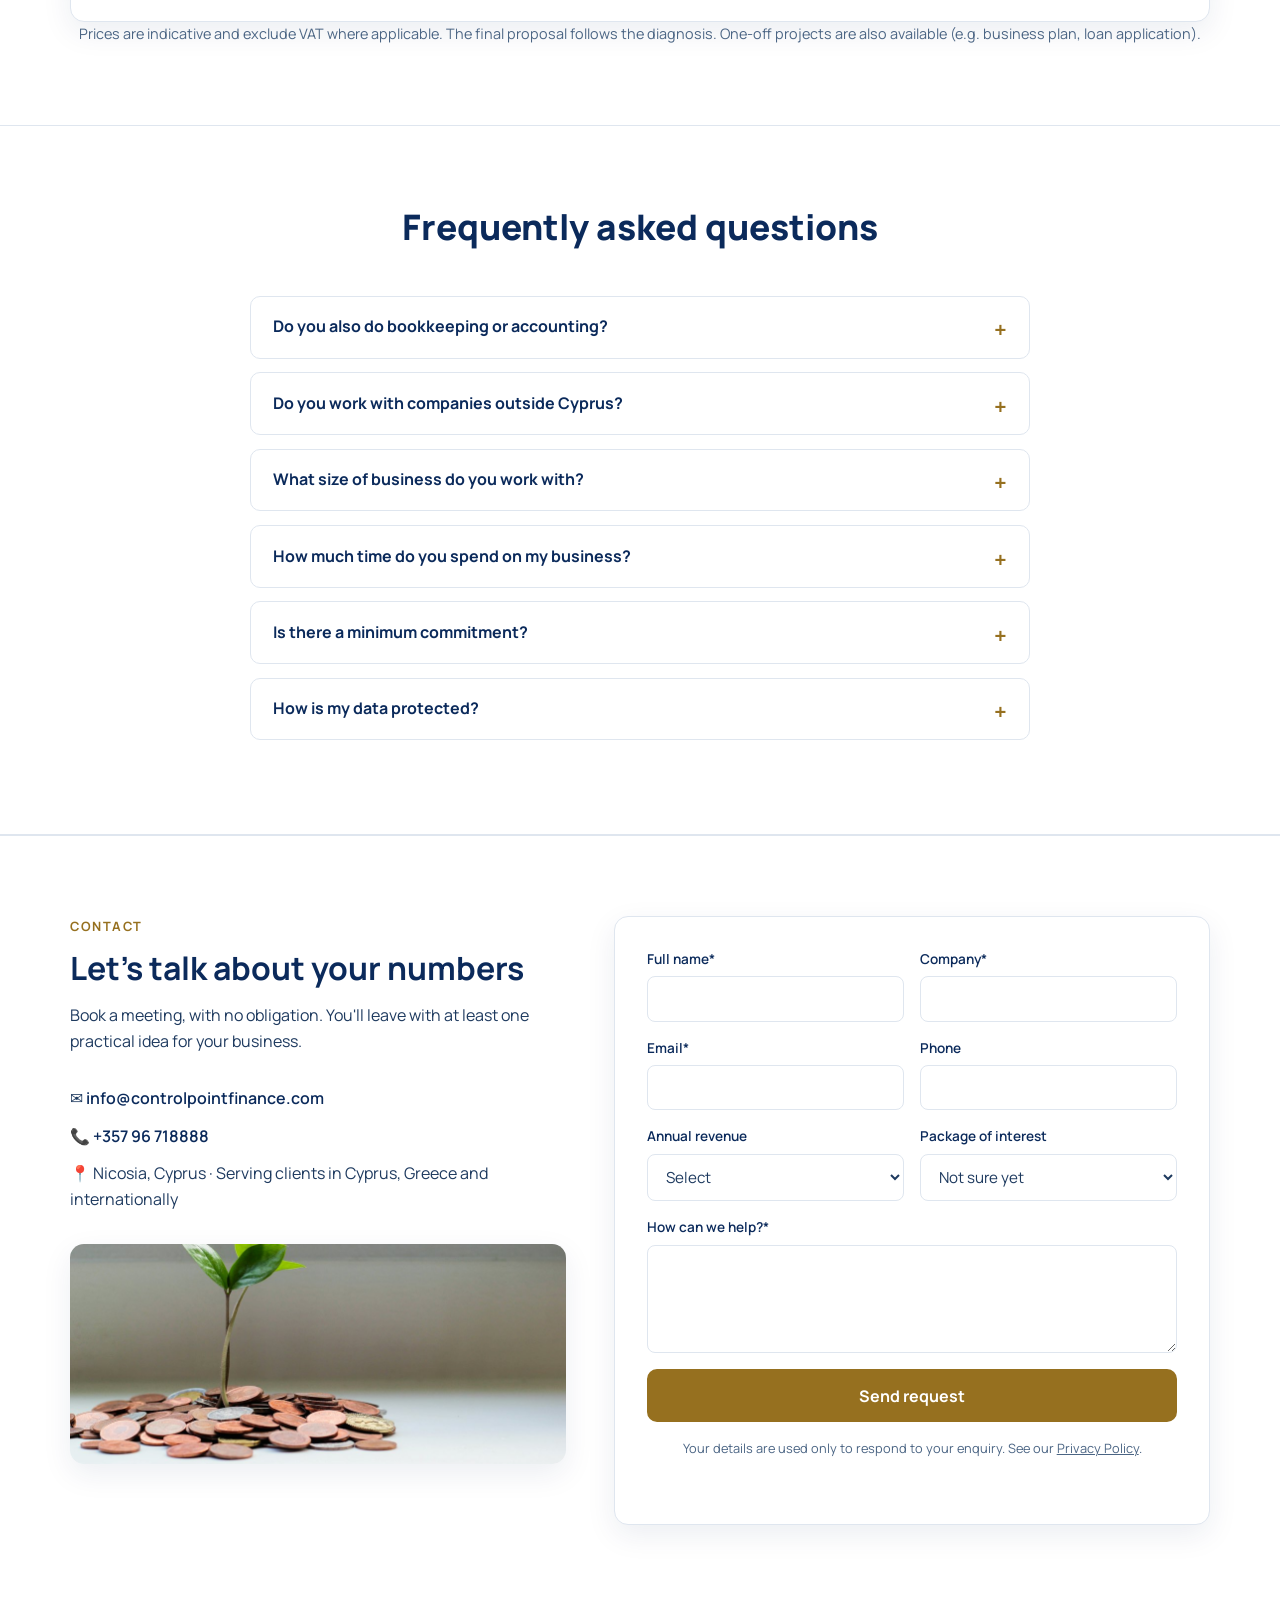
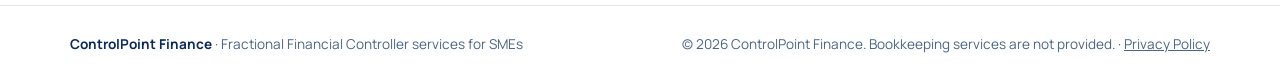
==== commit 55986d5b: "Add a la carte price list and custom package builder. Co-authored-by: Cursor <cursoragent@cursor.com" ====
--- a/en/index.html
+++ b/en/index.html
@@ -6,7 +6,7 @@
   <title>Fractional CFO &amp; Financial Controller in Cyprus | ControlPoint Finance</title>
   <meta name="description" content="Fractional and outsourced CFO and Financial Controller services for SMEs in Cyprus, Greece and Europe. Budgeting, cash flow forecasting, management reporting and KPIs, without a full-time hire." />
   <link rel="icon" type="image/svg+xml" href="../favicon.svg" />
-  <link rel="stylesheet" href="../styles.css?v=4" />
+  <link rel="stylesheet" href="../styles.css?v=6" />
   <link rel="alternate" hreflang="el" href="https://controlpointfinance.com/" />
   <link rel="alternate" hreflang="en" href="https://controlpointfinance.com/en/" />
   <link rel="alternate" hreflang="x-default" href="https://controlpointfinance.com/en/" />
@@ -282,6 +282,49 @@
             <a href="#contact" class="btn btn-ghost btn-block" data-plan="Strategic">I'm interested</a>
           </div>
         </div>
+
+        <div class="custom-pack" id="customPack">
+          <p class="eyebrow">Price list</p>
+          <h3>Build your own package</h3>
+          <p class="hint">Select the services you need. Totals are monthly, excluding VAT. The final proposal is confirmed after the diagnosis.</p>
+          <div class="table-wrap">
+            <table class="price-list">
+              <thead>
+                <tr><th class="check"></th><th>Service</th><th>Monthly fee</th></tr>
+              </thead>
+              <tbody>
+                <tr><td class="check"><input type="checkbox" name="svc" id="svc-reporting" value="Monthly management reporting" data-price="200" /></td><td><label for="svc-reporting">Monthly management reporting</label></td><td>€200</td></tr>
+                <tr><td class="check"><input type="checkbox" name="svc" id="svc-budget" value="Budgeting &amp; forecasting" data-price="200" /></td><td><label for="svc-budget">Budgeting &amp; forecasting</label></td><td>€200</td></tr>
+                <tr><td class="check"><input type="checkbox" name="svc" id="svc-cash" value="Cash flow management" data-price="200" /></td><td><label for="svc-cash">Cash flow management</label></td><td>€200</td></tr>
+                <tr><td class="check"><input type="checkbox" name="svc" id="svc-kpis" value="KPIs &amp; dashboards" data-price="200" /></td><td><label for="svc-kpis">KPIs &amp; dashboards</label></td><td>€200</td></tr>
+                <tr><td class="check"><input type="checkbox" name="svc" id="svc-costing" value="Costing &amp; margins" data-price="200" /></td><td><label for="svc-costing">Costing &amp; margins</label></td><td>€200</td></tr>
+                <tr><td class="check"><input type="checkbox" name="svc" id="svc-controls" value="Internal controls &amp; processes" data-price="300" /></td><td><label for="svc-controls">Internal controls &amp; processes</label></td><td>€300</td></tr>
+                <tr><td class="check"><input type="checkbox" name="svc" id="svc-funding" value="Banks, investors &amp; funding" data-price="200" /></td><td><label for="svc-funding">Banks, investors &amp; funding</label></td><td>€200</td></tr>
+                <tr><td class="check"><input type="checkbox" name="svc" id="svc-accountant" value="Working with your accountant" data-price="200" /></td><td><label for="svc-accountant">Working with your accountant</label></td><td>€200</td></tr>
+                <tr><td class="check"><input type="checkbox" name="svc" id="svc-strategy" value="Strategic support" data-price="200" /></td><td><label for="svc-strategy">Strategic support</label></td><td>€200</td></tr>
+                <tr><td class="check"><input type="checkbox" name="svc" id="svc-bizplan" value="Business plans &amp; funding" data-price="300" /></td><td><label for="svc-bizplan">Business plans &amp; funding</label></td><td>€300</td></tr>
+                <tr><td class="check"><input type="checkbox" name="svc" id="svc-board" value="Board / management meeting attendance" data-price="100" /></td><td><label for="svc-board">Board / management meeting attendance</label></td><td>€100</td></tr>
+                <tr><td class="check"><input type="checkbox" name="svc" id="svc-priority" value="Priority communication" data-price="200" /></td><td><label for="svc-priority">Priority communication</label></td><td>€200</td></tr>
+                <tr>
+                  <td class="check"></td>
+                  <td>
+                    <label for="meetings">Meetings per month</label>
+                    <span class="meet-ctrl">
+                      <button type="button" class="qty" data-qty="-1" aria-label="Fewer">−</button>
+                      <input type="number" id="meetings" min="0" max="12" value="0" data-price="100" />
+                      <button type="button" class="qty" data-qty="1" aria-label="More">+</button>
+                    </span>
+                  </td>
+                  <td>€100 / day</td>
+                </tr>
+              </tbody>
+            </table>
+          </div>
+          <div class="custom-total">
+            <p>Estimated total <strong id="customTotal">€0</strong><span>/month</span></p>
+            <a href="#contact" class="btn" id="customCta" data-plan="Custom">Request this package</a>
+          </div>
+        </div>
         <p class="note center">Prices are indicative and exclude VAT where applicable. The final proposal follows the diagnosis. One-off projects are also available (e.g. business plan, loan application).</p>
       </div>
     </section>
@@ -357,10 +400,13 @@
                 <option>Essentials</option>
                 <option>Growth</option>
                 <option>Strategic</option>
+                <option>Custom</option>
                 <option>One-off project</option>
               </select>
             </label>
           </div>
+          <input type="hidden" name="custom" id="customSummary" />
+          <input type="hidden" name="customTotal" id="customTotalField" />
           <label>How can we help?*<textarea name="message" rows="4" required></textarea></label>
           <button type="submit" class="btn btn-block">Send request</button>
           <p class="form-privacy">Your details are used only to respond to your enquiry. See our <a href="privacy.html">Privacy Policy</a>.</p>
@@ -377,7 +423,7 @@
     </div>
   </footer>
 
-  <script src="../script.js"></script>
+  <script src="../script.js?v=2"></script>
   <script type="module" src="https://static.cloudflareinsights.com/beacon.min.js" data-cf-beacon='{"token": "639869abf9d54f88b8140ca64af5be7c"}'></script>
 </body>
 </html>
--- a/styles.css
+++ b/styles.css
@@ -240,6 +240,80 @@
   background: var(--accent); color: #fff; font-size: 0.75rem; font-weight: 700;
   padding: 0.25rem 0.85rem; border-radius: 99px; white-space: nowrap;
 }
+
+/* Custom package builder */
+.custom-pack {
+  margin-top: 2.5rem;
+  background: #fff;
+  border: 1px solid var(--border);
+  border-radius: var(--radius);
+  box-shadow: var(--shadow);
+  padding: 2rem 1.75rem 1.5rem;
+}
+.custom-pack h3 { color: var(--navy); font-size: 1.45rem; margin-bottom: 0.5rem; }
+.custom-pack .hint { color: var(--muted); margin-bottom: 1.25rem; max-width: 52rem; }
+.price-list { width: 100%; border-collapse: collapse; table-layout: fixed; }
+.price-list th, .price-list td {
+  padding: 0.75rem 0.85rem;
+  text-align: left;
+  border-bottom: 1px solid var(--border);
+  vertical-align: middle;
+}
+.price-list thead th {
+  background: var(--bg-alt);
+  color: var(--navy);
+  font-size: 0.85rem;
+  font-weight: 700;
+}
+.price-list tbody tr { cursor: pointer; }
+.price-list tbody tr:has(#meetings) { cursor: default; }
+.price-list tbody tr:hover { background: var(--bg-alt); }
+.price-list tbody tr.selected { background: var(--accent-tint); }
+.price-list td:last-child, .price-list th:last-child {
+  text-align: right;
+  font-variant-numeric: tabular-nums;
+  font-weight: 700;
+  color: var(--navy);
+  white-space: nowrap;
+  width: 9.5rem;
+}
+.price-list th.check, .price-list td.check { width: 2.5rem; text-align: center; }
+.price-list input[type="checkbox"] {
+  width: 1.15rem; height: 1.15rem;
+  accent-color: var(--accent);
+  cursor: pointer;
+}
+.price-list label { cursor: pointer; color: var(--text); }
+.meet-ctrl {
+  display: inline-flex; align-items: center; gap: 0.35rem; margin-left: 0.75rem;
+}
+.meet-ctrl input[type="number"] {
+  width: 3.25rem; text-align: center;
+  font-family: inherit; font-size: 1rem;
+  padding: 0.35rem 0.25rem;
+  border: 1px solid var(--border); border-radius: 8px;
+  color: var(--navy); font-weight: 700;
+  -moz-appearance: textfield;
+}
+.meet-ctrl input[type="number"]::-webkit-outer-spin-button,
+.meet-ctrl input[type="number"]::-webkit-inner-spin-button { -webkit-appearance: none; margin: 0; }
+.qty {
+  width: 2rem; height: 2rem;
+  border: 1px solid var(--border); border-radius: 8px;
+  background: #fff; color: var(--navy);
+  font-size: 1.1rem; font-weight: 700; cursor: pointer;
+  font-family: inherit; line-height: 1;
+}
+.qty:hover { background: var(--accent-tint); border-color: var(--accent); }
+.custom-total {
+  display: flex; flex-wrap: wrap; align-items: center; justify-content: space-between;
+  gap: 1rem; margin-top: 1.25rem; padding-top: 1.25rem;
+  border-top: 1px solid var(--border);
+}
+.custom-total p { color: var(--muted); margin: 0; font-size: 1rem; }
+.custom-total strong { font-size: 1.85rem; color: var(--navy); font-weight: 800; margin: 0 0.25rem; }
+.custom-total span { color: var(--muted); font-weight: 500; }
+.custom-total .btn { white-space: nowrap; }
 
 /* FAQ */
 details {
@@ -323,4 +397,8 @@
   .grid-2, .grid-3, .grid-4, .field-row { grid-template-columns: 1fr; }
   .hero { padding: 3.5rem 0; }
   .section { padding: 3.5rem 0; }
-}
+  .custom-pack { padding: 1.35rem 1rem 1.15rem; }
+  .price-list th, .price-list td { padding: 0.7rem 0.5rem; font-size: 0.92rem; }
+  .meet-ctrl { display: flex; margin: 0.5rem 0 0; }
+  .custom-total { flex-direction: column; align-items: stretch; text-align: center; }
+}
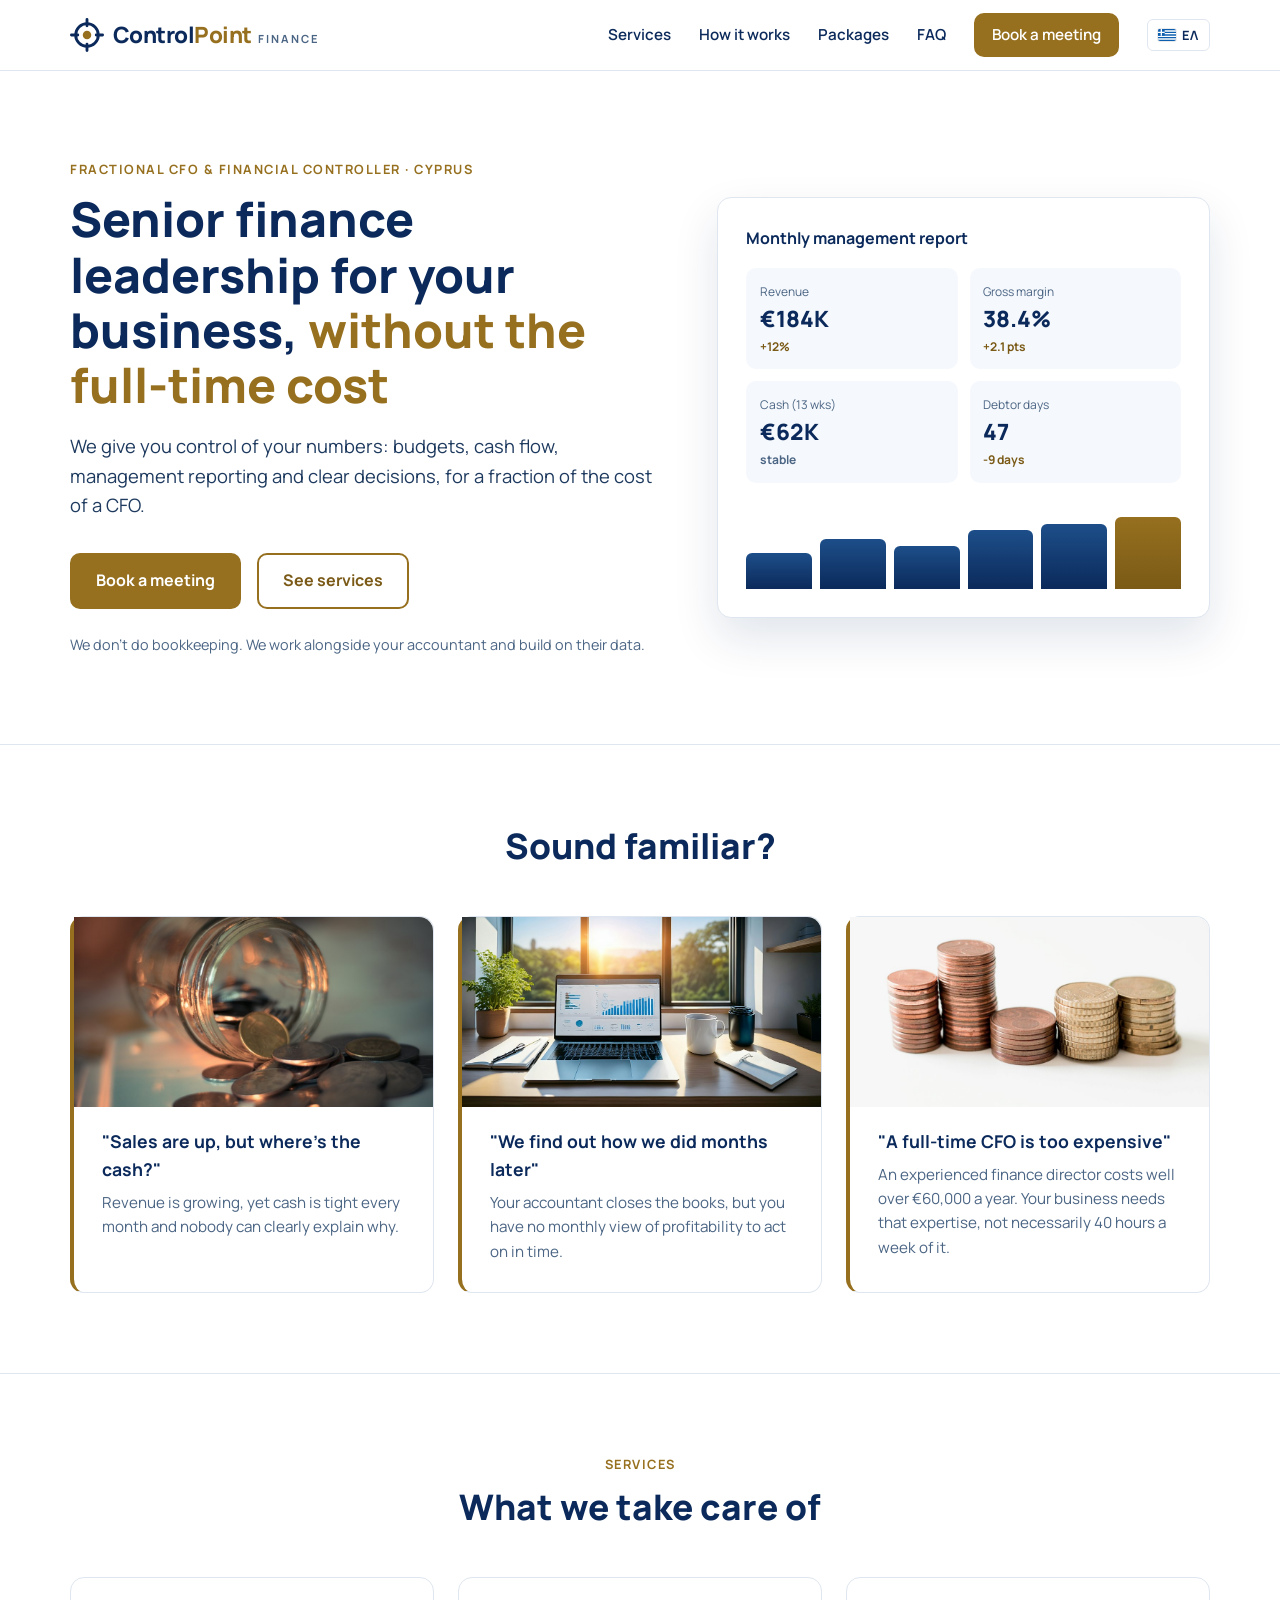
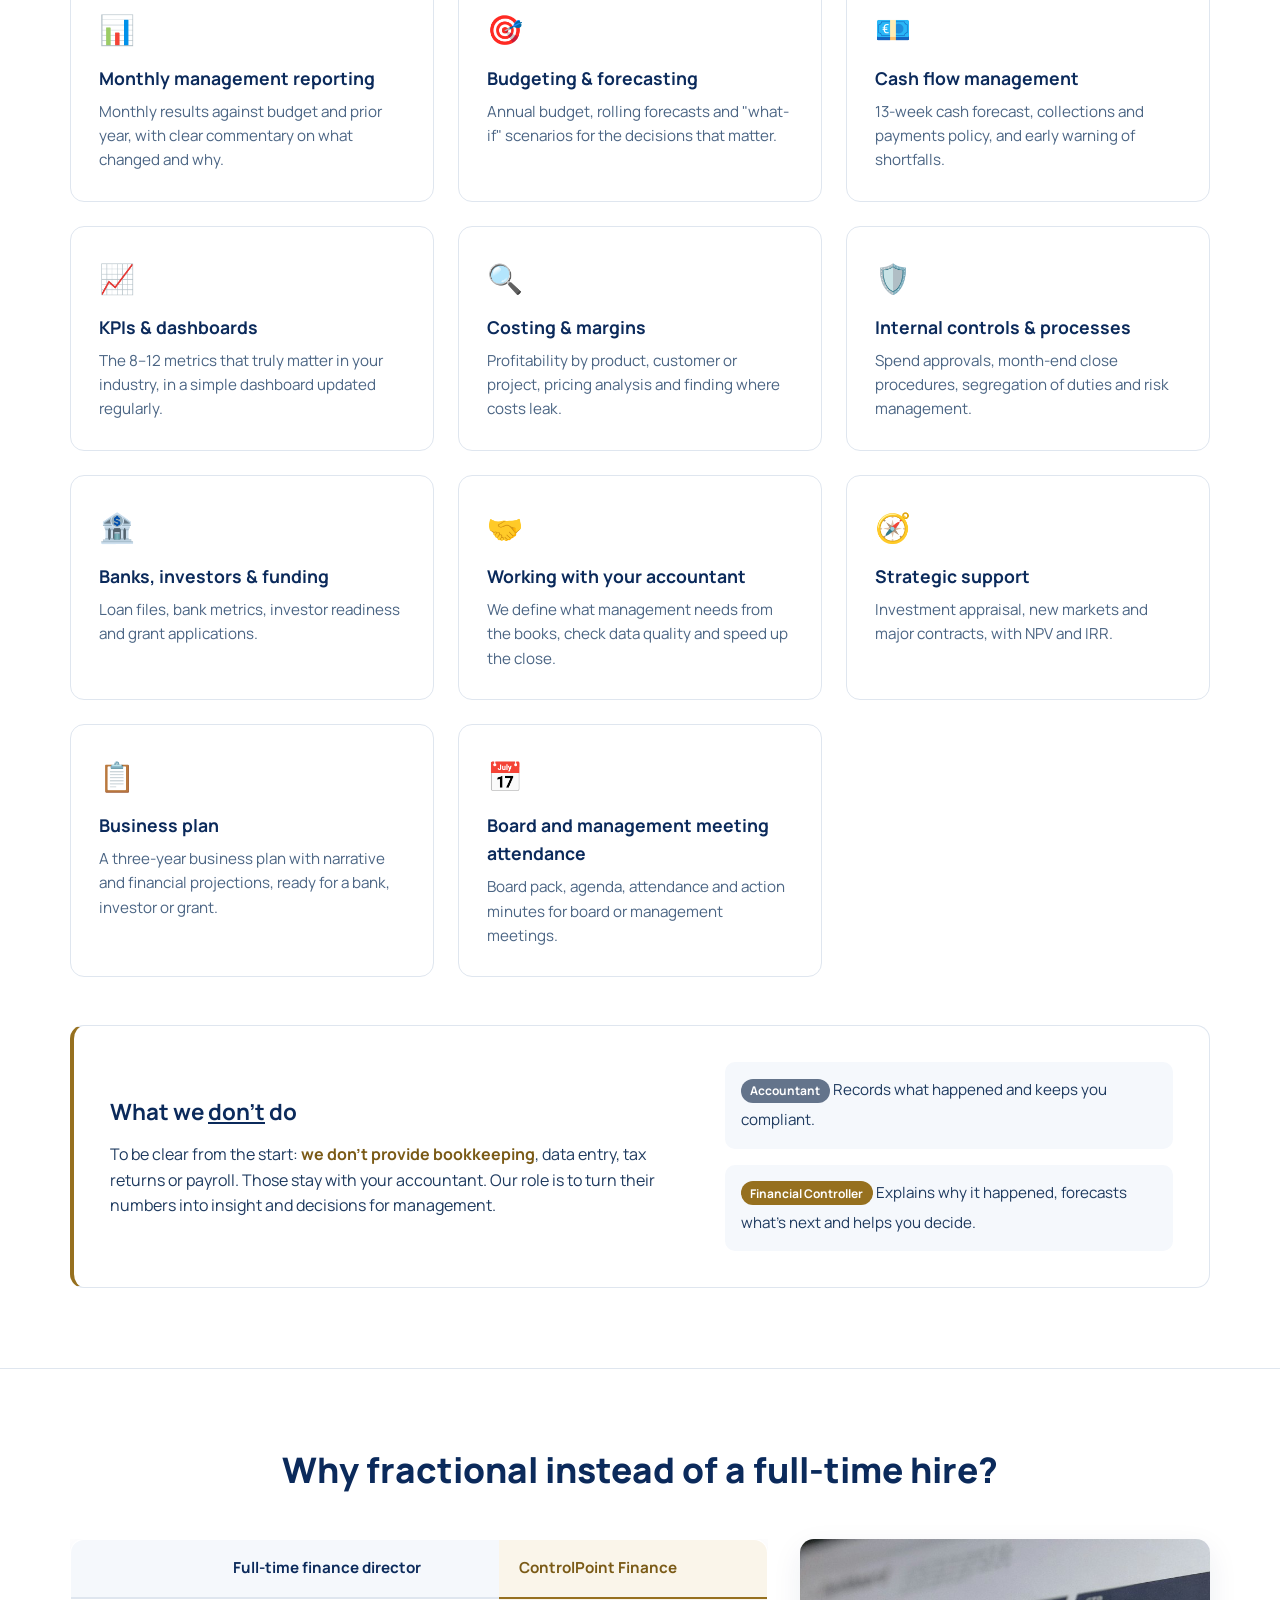
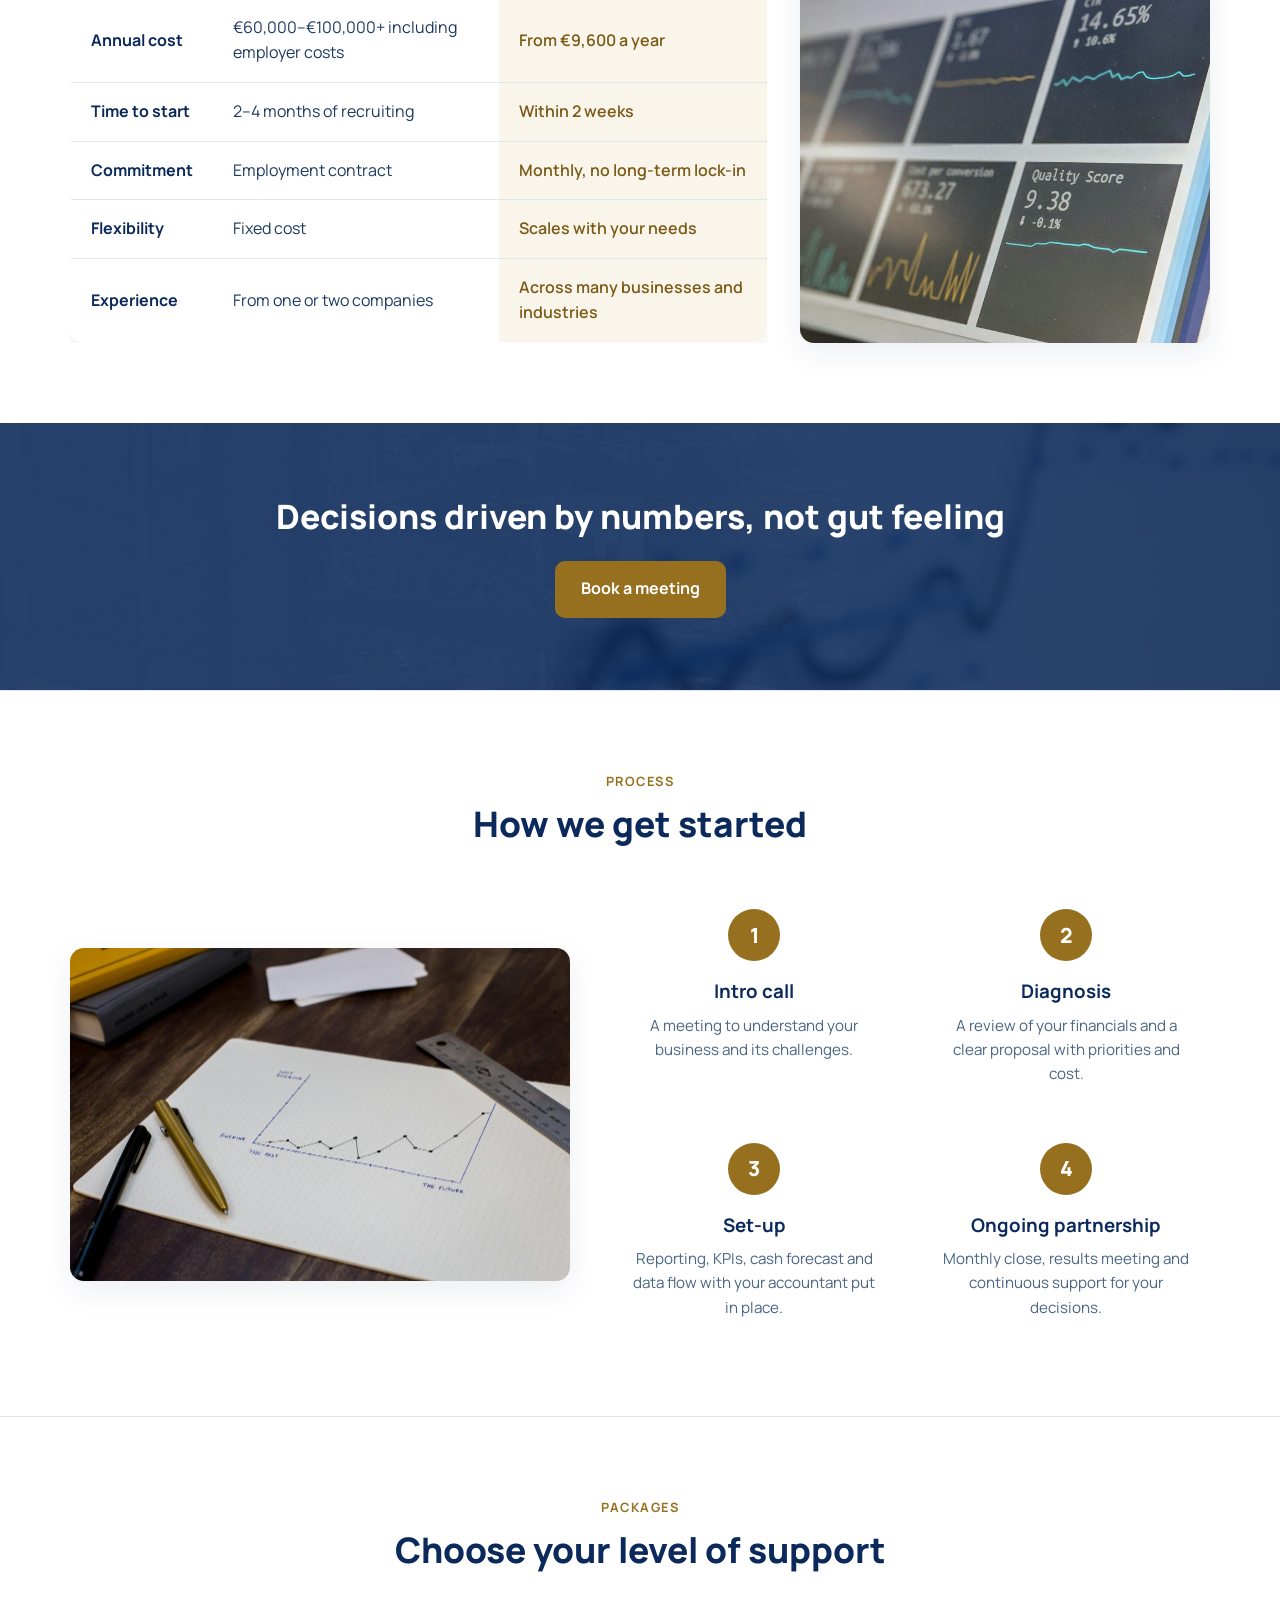
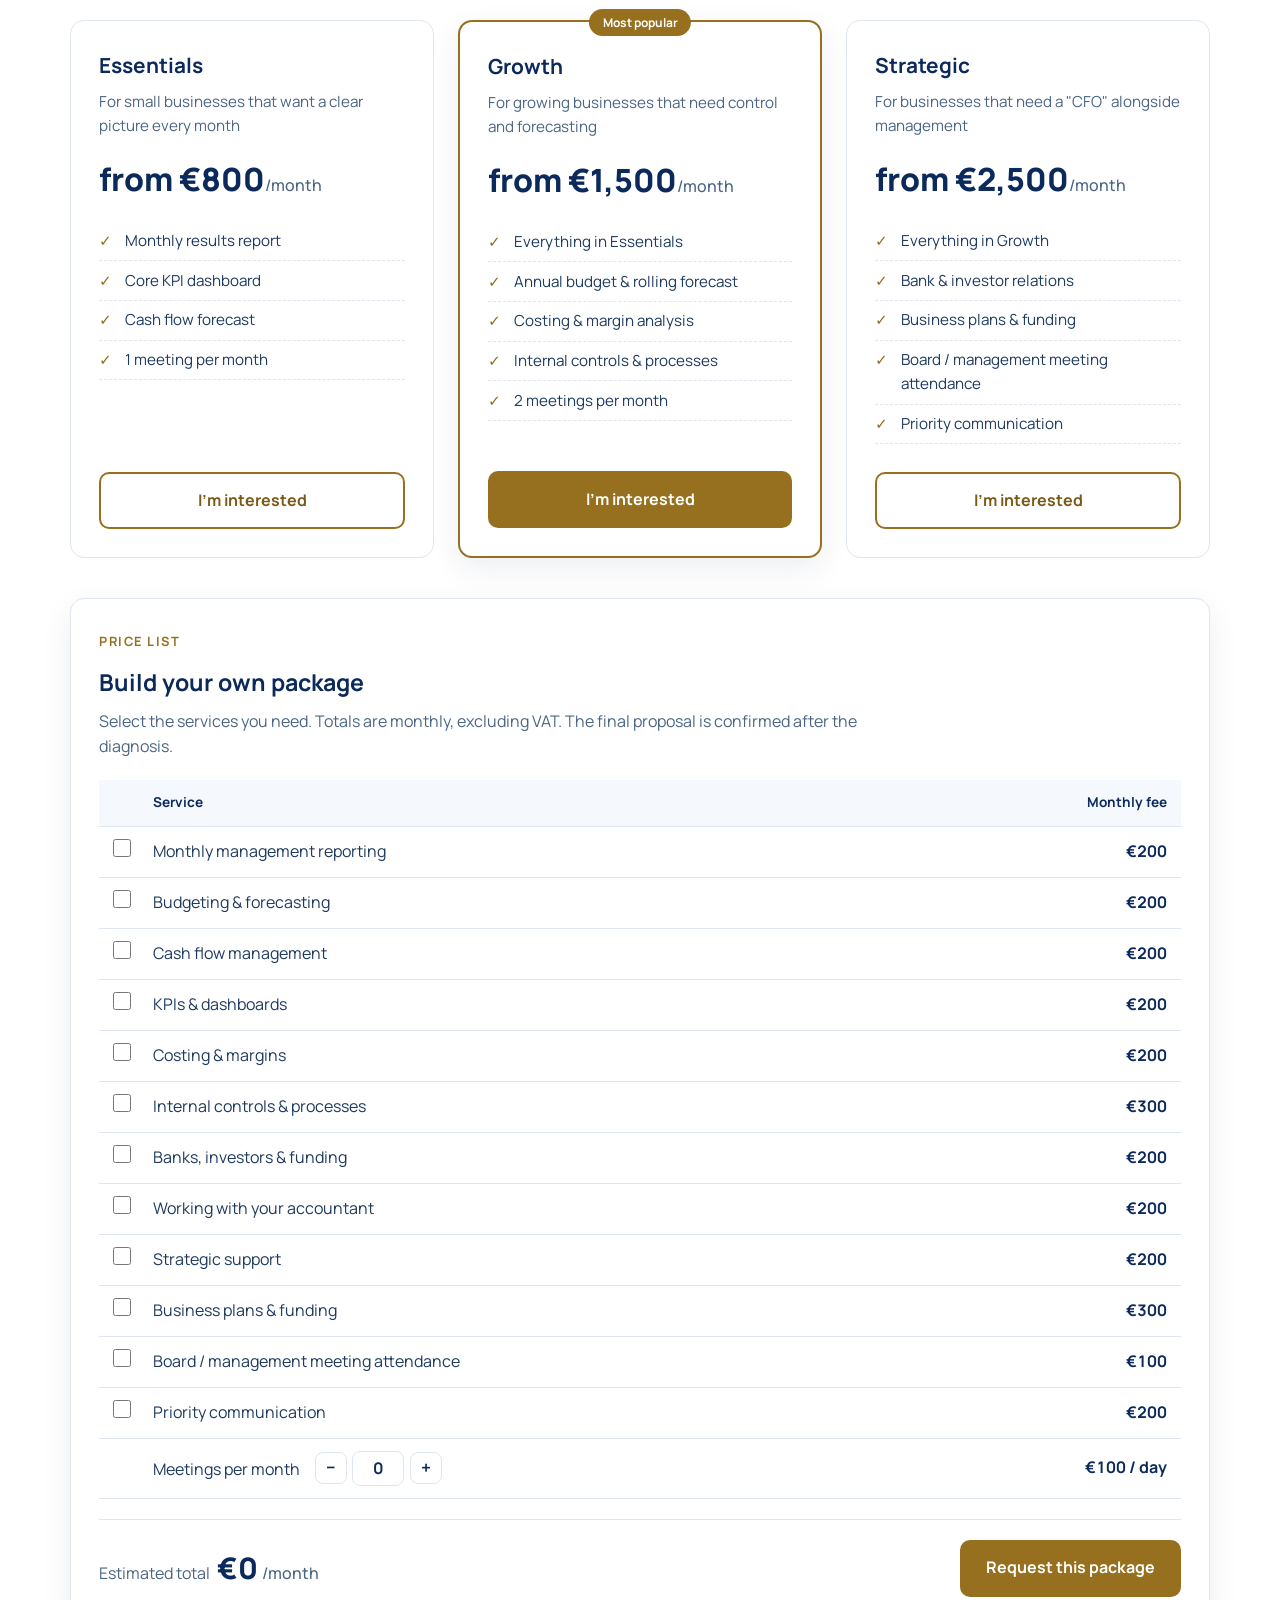
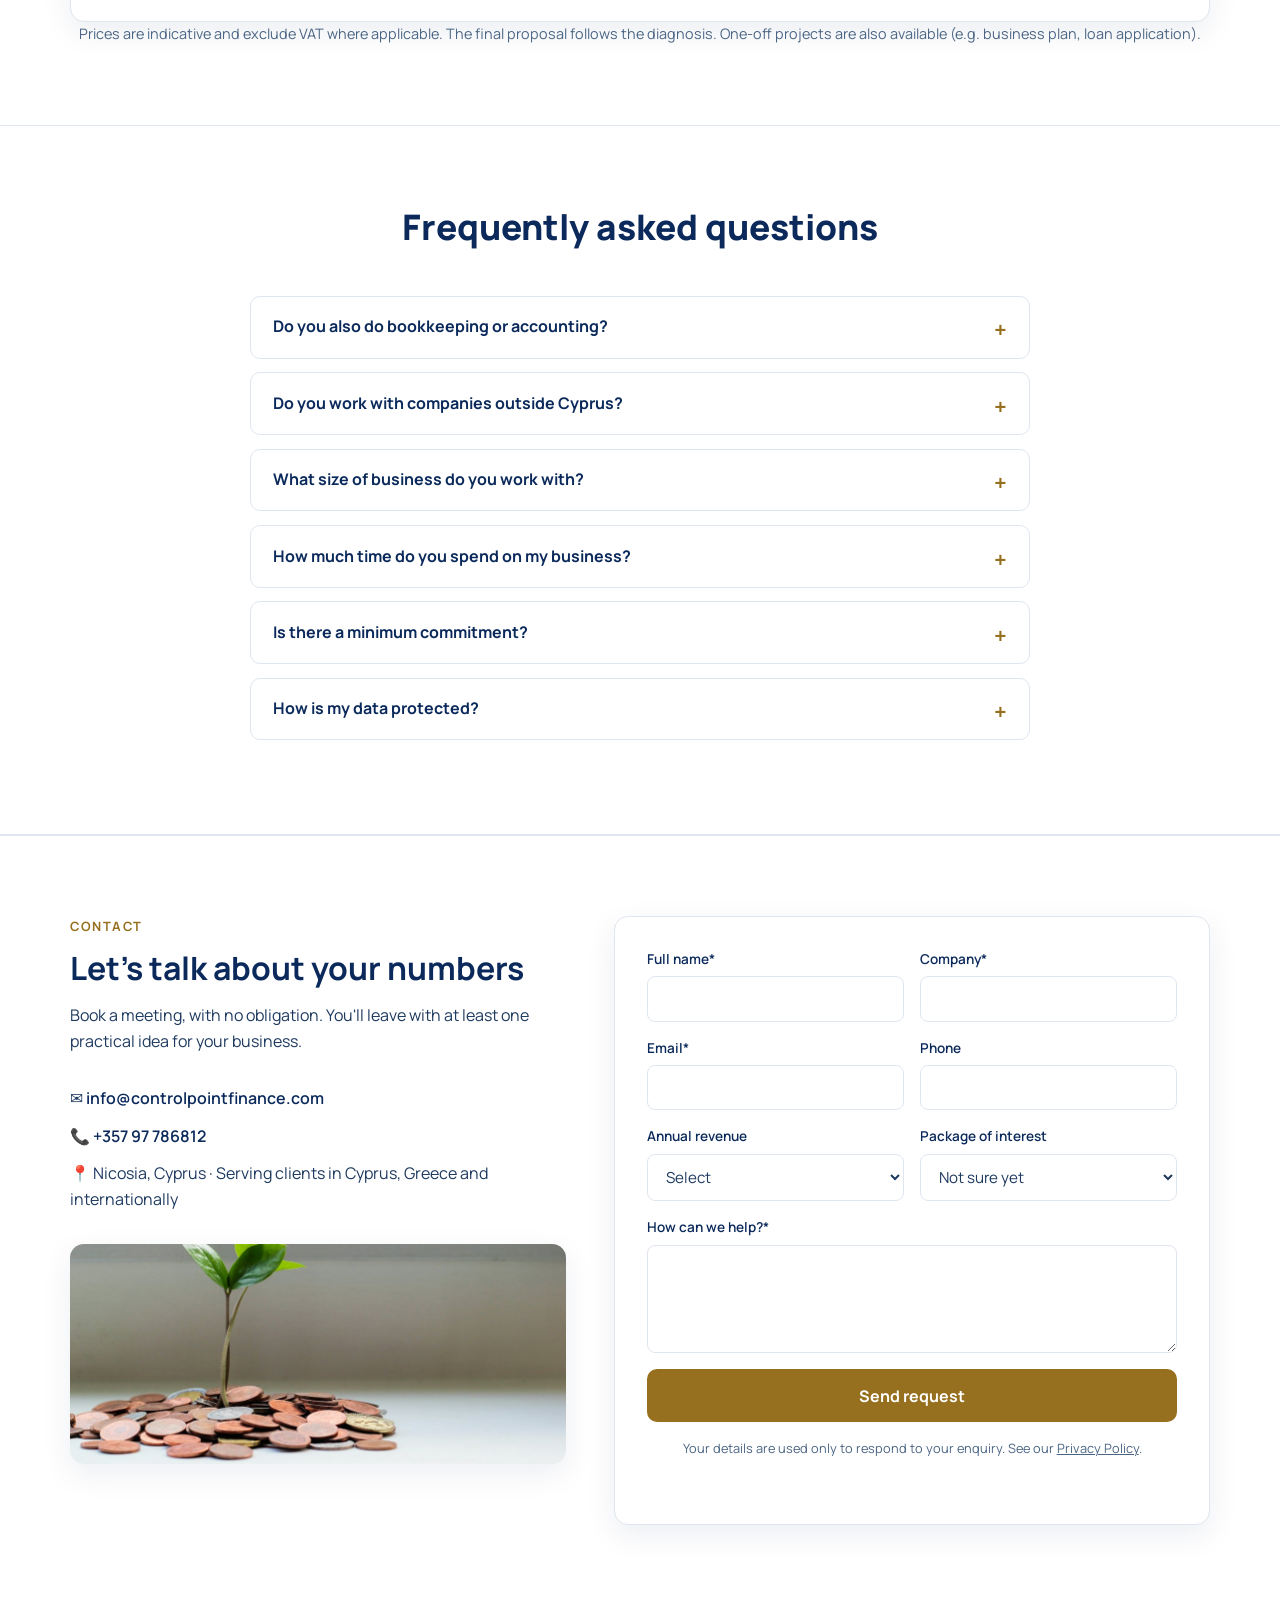
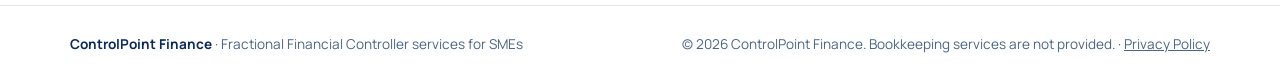
==== commit 4e266339: "Update contact phone number to +357 97 786812. Co-authored-by: Cursor <cursoragent@cursor.com>" ====
--- a/en/index.html
+++ b/en/index.html
@@ -25,7 +25,7 @@
     "name": "ControlPoint Finance",
     "url": "https://controlpointfinance.com/en/",
     "email": "info@controlpointfinance.com",
-    "telephone": "+357 96 718888",
+    "telephone": "+357 97 786812",
     "description": "Fractional Financial Controller services for SMEs. Bookkeeping services are not provided.",
     "address": { "@type": "PostalAddress", "addressLocality": "Nicosia", "addressCountry": "CY" },
     "areaServed": ["CY", "GR", "GB", "Europe"],
@@ -369,7 +369,7 @@
           <p>Book a meeting, with no obligation. You'll leave with at least one practical idea for your business.</p>
           <ul class="contact-info">
             <li>✉️ <a href="mailto:info@controlpointfinance.com">info@controlpointfinance.com</a></li>
-            <li>📞 <a href="tel:+35796718888">+357 96 718888</a></li>
+            <li>📞 <a href="tel:+35797786812">+357 97 786812</a></li>
             <li>📍 Nicosia, Cyprus · Serving clients in Cyprus, Greece and internationally</li>
           </ul>
           <img class="side-photo contact-photo" src="../img/growth-plant.jpg" alt="A plant growing out of coins" width="1000" height="667" loading="lazy" />
